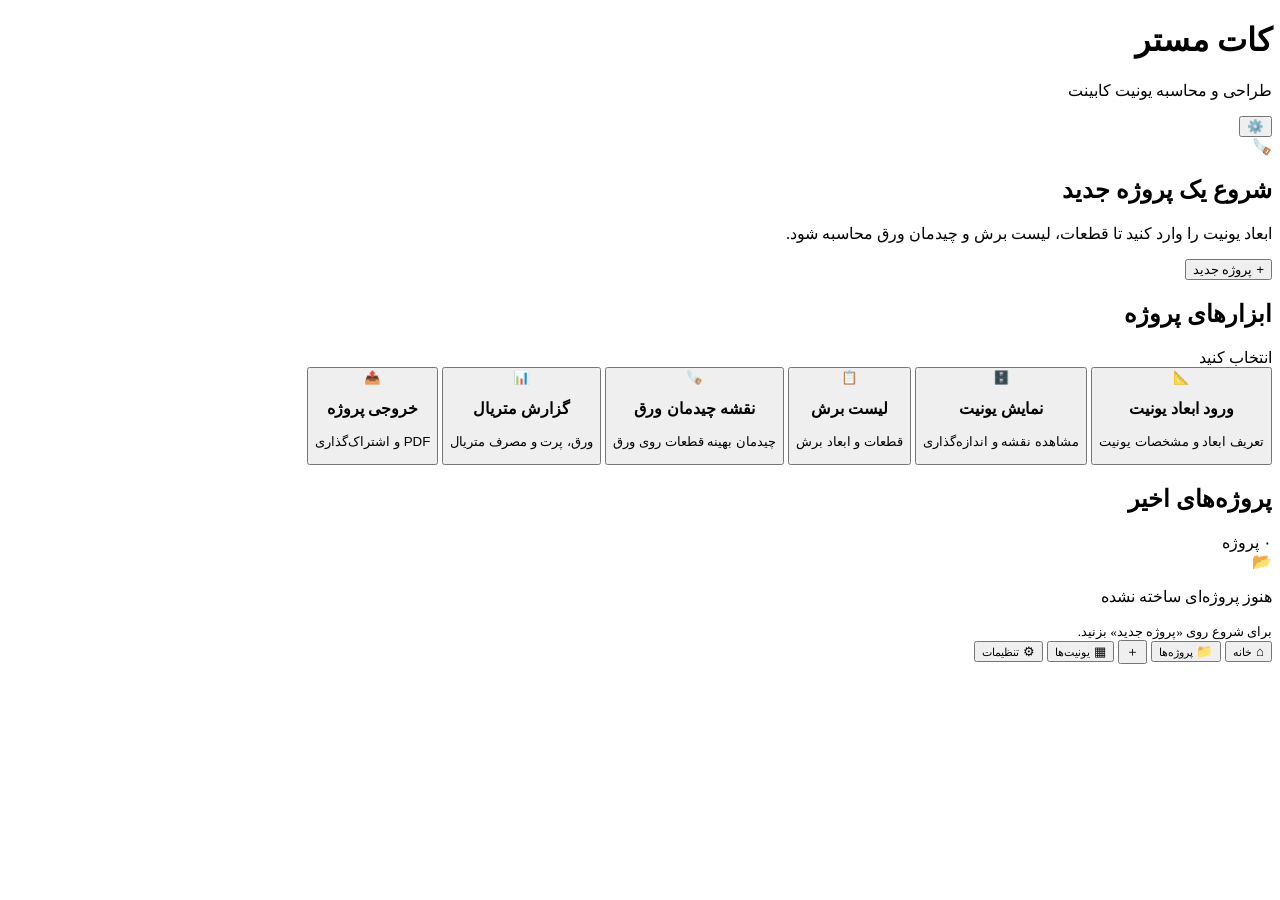
==== index.html @ 9016ac6c "Update index.html" ====
<!DOCTYPE html>
<html lang="fa" dir="rtl">
<head>
    <meta charset="UTF-8">
    <meta name="viewport" content="width=device-width, initial-scale=1.0">

    <title>کات مستر</title>

    <link rel="stylesheet" href="style.css">
</head>

<body>

    <div class="app">

        <!-- هدر -->
        <header class="header">
            <div>
                <h1>کات مستر</h1>
                <p>طراحی و محاسبه یونیت کابینت</p>
            </div>

            <button class="icon-btn" onclick="showMessage('تنظیمات به‌زودی اضافه می‌شود')">
                ⚙️
            </button>
        </header>


        <!-- محتوای اصلی -->
        <main class="main">

            <section class="welcome-card">
                <div class="welcome-icon">🪚</div>

                <div>
                    <h2>شروع یک پروژه جدید</h2>
                    <p>
                        ابعاد یونیت را وارد کنید تا قطعات،
                        لیست برش و چیدمان ورق محاسبه شود.
                    </p>
                </div>

                <button class="primary-btn" onclick="newProject()">
                    + پروژه جدید
                </button>
            </section>


            <!-- بخش‌های برنامه -->
            <section class="section-title">
                <h2>ابزارهای پروژه</h2>
                <span>انتخاب کنید</span>
            </section>


            <div class="menu-grid">

                <button class="menu-card" onclick="openPage('unit')">
                    <div class="menu-icon">📐</div>
                    <h3>ورود ابعاد یونیت</h3>
                    <p>تعریف ابعاد و مشخصات یونیت</p>
                </button>


                <button class="menu-card" onclick="openPage('view')">
                    <div class="menu-icon">🗄️</div>
                    <h3>نمایش یونیت</h3>
                    <p>مشاهده نقشه و اندازه‌گذاری</p>
                </button>


                <button class="menu-card" onclick="openPage('cutlist')">
                    <div class="menu-icon">📋</div>
                    <h3>لیست برش</h3>
                    <p>قطعات و ابعاد برش</p>
                </button>


                <button class="menu-card" onclick="openPage('layout')">
                    <div class="menu-icon">🪚</div>
                    <h3>نقشه چیدمان ورق</h3>
                    <p>چیدمان بهینه قطعات روی ورق</p>
                </button>


                <button class="menu-card" onclick="openPage('material')">
                    <div class="menu-icon">📊</div>
                    <h3>گزارش متریال</h3>
                    <p>ورق، پرت و مصرف متریال</p>
                </button>


                <button class="menu-card" onclick="openPage('export')">
                    <div class="menu-icon">📤</div>
                    <h3>خروجی پروژه</h3>
                    <p>PDF و اشتراک‌گذاری</p>
                </button>

            </div>


            <!-- پروژه‌های اخیر -->
            <section class="recent-section">

                <div class="section-title">
                    <h2>پروژه‌های اخیر</h2>
                    <span>۰ پروژه</span>
                </div>

                <div class="empty-projects">
                    <div>📂</div>
                    <p>هنوز پروژه‌ای ساخته نشده</p>
                    <small>
                        برای شروع روی «پروژه جدید» بزنید.
                    </small>
                </div>

            </section>

        </main>


        <!-- منوی پایین -->
        <nav class="bottom-nav">

            <button class="nav-item active" onclick="goHome()">
                <span>⌂</span>
                <small>خانه</small>
            </button>

            <button class="nav-item" onclick="openPage('projects')">
                <span>📁</span>
                <small>پروژه‌ها</small>
            </button>

            <button class="nav-item new-btn" onclick="newProject()">
                <span>＋</span>
            </button>

            <button class="nav-item" onclick="openPage('units')">
                <span>▦</span>
                <small>یونیت‌ها</small>
            </button>

            <button class="nav-item" onclick="openPage('settings')">
                <span>⚙</span>
                <small>تنظیمات</small>
            </button>

        </nav>

    </div>


    <script src="app.js"></script>

</body>
</html>
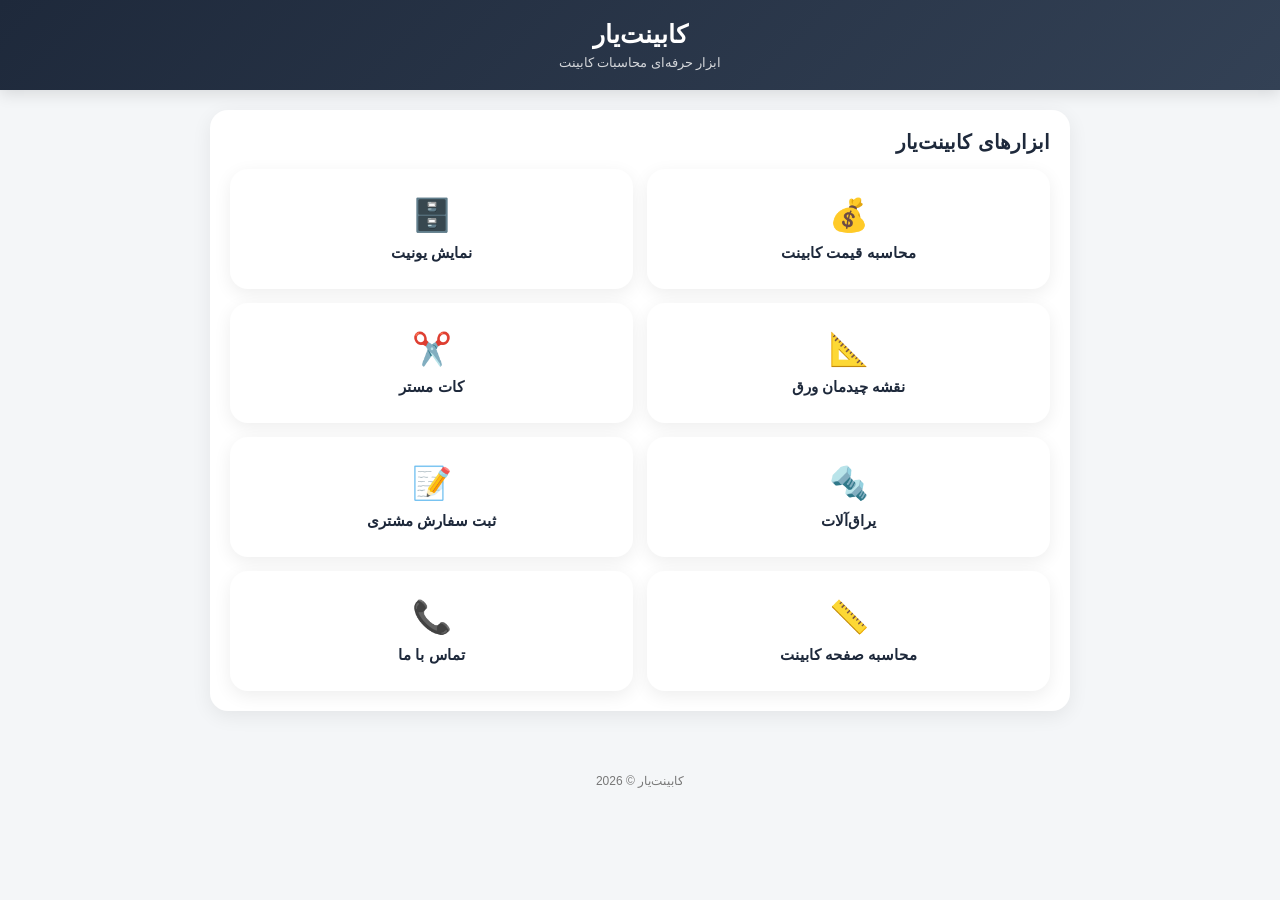
==== commit d1555cdd: "Update index.html for کابینت‌یار branding" ====
--- a/index.html
+++ b/index.html
@@ -2,157 +2,142 @@
 <html lang="fa" dir="rtl">
 <head>
     <meta charset="UTF-8">
-    <meta name="viewport" content="width=device-width, initial-scale=1.0">
 
-    <title>کات مستر</title>
+    <meta name="viewport"
+          content="width=device-width, initial-scale=1.0">
+
+    <meta name="theme-color" content="#1e293b">
+
+    <title>کابینت‌یار</title>
 
     <link rel="stylesheet" href="style.css">
 </head>
 
 <body>
 
-    <div class="app">
-
-        <!-- هدر -->
-        <header class="header">
-            <div>
-                <h1>کات مستر</h1>
-                <p>طراحی و محاسبه یونیت کابینت</p>
-            </div>
-
-            <button class="icon-btn" onclick="showMessage('تنظیمات به‌زودی اضافه می‌شود')">
-                ⚙️
-            </button>
-        </header>
+    <!-- هدر -->
+    <header class="header">
+        <h1>کابینت‌یار</h1>
+        <p>ابزار حرفه‌ای محاسبات کابینت</p>
+    </header>
 
 
-        <!-- محتوای اصلی -->
-        <main class="main">
+    <!-- محتوای اصلی -->
+    <main class="container">
 
-            <section class="welcome-card">
-                <div class="welcome-icon">🪚</div>
+        <section class="card">
 
-                <div>
-                    <h2>شروع یک پروژه جدید</h2>
-                    <p>
-                        ابعاد یونیت را وارد کنید تا قطعات،
-                        لیست برش و چیدمان ورق محاسبه شود.
-                    </p>
-                </div>
+            <h2>ابزارهای کابینت‌یار</h2>
 
-                <button class="primary-btn" onclick="newProject()">
-                    + پروژه جدید
-                </button>
-            </section>
+            <div class="menu">
 
-
-            <!-- بخش‌های برنامه -->
-            <section class="section-title">
-                <h2>ابزارهای پروژه</h2>
-                <span>انتخاب کنید</span>
-            </section>
-
-
-            <div class="menu-grid">
-
-                <button class="menu-card" onclick="openPage('unit')">
-                    <div class="menu-icon">📐</div>
-                    <h3>ورود ابعاد یونیت</h3>
-                    <p>تعریف ابعاد و مشخصات یونیت</p>
+                <!-- محاسبه قیمت کابینت -->
+                <button onclick="openPage('price')">
+                    <span class="menu-icon">💰</span>
+                    محاسبه قیمت کابینت
                 </button>
 
 
-                <button class="menu-card" onclick="openPage('view')">
-                    <div class="menu-icon">🗄️</div>
-                    <h3>نمایش یونیت</h3>
-                    <p>مشاهده نقشه و اندازه‌گذاری</p>
+                <!-- نمایش یونیت -->
+                <button onclick="openPage('units')">
+                    <span class="menu-icon">🗄️</span>
+                    نمایش یونیت
                 </button>
 
 
-                <button class="menu-card" onclick="openPage('cutlist')">
-                    <div class="menu-icon">📋</div>
-                    <h3>لیست برش</h3>
-                    <p>قطعات و ابعاد برش</p>
+                <!-- نقشه چیدمان ورق -->
+                <button onclick="openPage('cutting')">
+                    <span class="menu-icon">📐</span>
+                    نقشه چیدمان ورق
                 </button>
 
 
-                <button class="menu-card" onclick="openPage('layout')">
-                    <div class="menu-icon">🪚</div>
-                    <h3>نقشه چیدمان ورق</h3>
-                    <p>چیدمان بهینه قطعات روی ورق</p>
+                <!-- کات مستر -->
+                <button onclick="openPage('cutmaster')">
+                    <span class="menu-icon">✂️</span>
+                    کات مستر
                 </button>
 
 
-                <button class="menu-card" onclick="openPage('material')">
-                    <div class="menu-icon">📊</div>
-                    <h3>گزارش متریال</h3>
-                    <p>ورق، پرت و مصرف متریال</p>
+                <!-- یراق آلات -->
+                <button onclick="openPage('hardware')">
+                    <span class="menu-icon">🔩</span>
+                    یراق‌آلات
                 </button>
 
 
-                <button class="menu-card" onclick="openPage('export')">
-                    <div class="menu-icon">📤</div>
-                    <h3>خروجی پروژه</h3>
-                    <p>PDF و اشتراک‌گذاری</p>
+                <!-- ثبت سفارش -->
+                <button onclick="openPage('orders')">
+                    <span class="menu-icon">📝</span>
+                    ثبت سفارش مشتری
+                </button>
+
+
+                <!-- محاسبه صفحه کابینت -->
+                <button onclick="openPage('countertop')">
+                    <span class="menu-icon">📏</span>
+                    محاسبه صفحه کابینت
+                </button>
+
+
+                <!-- تماس -->
+                <button onclick="openPage('contact')">
+                    <span class="menu-icon">📞</span>
+                    تماس با ما
                 </button>
 
             </div>
 
+        </section>
 
-            <!-- پروژه‌های اخیر -->
-            <section class="recent-section">
-
-                <div class="section-title">
-                    <h2>پروژه‌های اخیر</h2>
-                    <span>۰ پروژه</span>
-                </div>
-
-                <div class="empty-projects">
-                    <div>📂</div>
-                    <p>هنوز پروژه‌ای ساخته نشده</p>
-                    <small>
-                        برای شروع روی «پروژه جدید» بزنید.
-                    </small>
-                </div>
-
-            </section>
-
-        </main>
+    </main>
 
 
-        <!-- منوی پایین -->
-        <nav class="bottom-nav">
-
-            <button class="nav-item active" onclick="goHome()">
-                <span>⌂</span>
-                <small>خانه</small>
-            </button>
-
-            <button class="nav-item" onclick="openPage('projects')">
-                <span>📁</span>
-                <small>پروژه‌ها</small>
-            </button>
-
-            <button class="nav-item new-btn" onclick="newProject()">
-                <span>＋</span>
-            </button>
-
-            <button class="nav-item" onclick="openPage('units')">
-                <span>▦</span>
-                <small>یونیت‌ها</small>
-            </button>
-
-            <button class="nav-item" onclick="openPage('settings')">
-                <span>⚙</span>
-                <small>تنظیمات</small>
-            </button>
-
-        </nav>
-
-    </div>
+    <!-- فوتر -->
+    <footer class="footer">
+        کابینت‌یار © 2026
+    </footer>
 
 
-    <script src="app.js"></script>
+    <script>
+
+        function openPage(page) {
+
+            if (page === "price") {
+                alert("بخش محاسبه قیمت کابینت");
+            }
+
+            else if (page === "units") {
+                alert("بخش نمایش یونیت");
+            }
+
+            else if (page === "cutting") {
+                alert("بخش نقشه چیدمان ورق");
+            }
+
+            else if (page === "cutmaster") {
+                alert("بخش کات مستر");
+            }
+
+            else if (page === "hardware") {
+                alert("بخش یراق‌آلات");
+            }
+
+            else if (page === "orders") {
+                alert("بخش ثبت سفارش مشتری");
+            }
+
+            else if (page === "countertop") {
+                alert("بخش محاسبه صفحه کابینت");
+            }
+
+            else if (page === "contact") {
+                alert("بخش تماس با ما");
+            }
+
+        }
+
+    </script>
 
 </body>
 </html>
--- a/style.css
+++ b/style.css
@@ -0,0 +1,234 @@
+* {
+    box-sizing: border-box;
+    margin: 0;
+    padding: 0;
+}
+
+body {
+    font-family: Tahoma, Arial, sans-serif;
+    direction: rtl;
+    background: #f4f6f8;
+    color: #222;
+    min-height: 100vh;
+}
+
+/* هدر */
+.header {
+    background: linear-gradient(135deg, #1e293b, #334155);
+    color: white;
+    padding: 20px;
+    text-align: center;
+    box-shadow: 0 4px 15px rgba(0, 0, 0, 0.12);
+}
+
+.header h1 {
+    font-size: 25px;
+    margin-bottom: 6px;
+}
+
+.header p {
+    font-size: 13px;
+    opacity: 0.8;
+}
+
+/* محتوای اصلی */
+.container {
+    width: 100%;
+    max-width: 900px;
+    margin: 0 auto;
+    padding: 20px;
+}
+
+/* کارت‌ها */
+.card {
+    background: white;
+    border-radius: 18px;
+    padding: 20px;
+    margin-bottom: 18px;
+    box-shadow: 0 5px 20px rgba(0, 0, 0, 0.07);
+}
+
+.card h2 {
+    font-size: 20px;
+    margin-bottom: 15px;
+    color: #1e293b;
+}
+
+/* منوی اصلی */
+.menu {
+    display: grid;
+    grid-template-columns: repeat(2, 1fr);
+    gap: 14px;
+}
+
+.menu button {
+    border: none;
+    background: white;
+    border-radius: 18px;
+    padding: 22px 12px;
+    min-height: 120px;
+    cursor: pointer;
+    font-family: inherit;
+    font-size: 15px;
+    font-weight: bold;
+    color: #1e293b;
+    box-shadow: 0 5px 18px rgba(0, 0, 0, 0.07);
+    transition: 0.2s;
+}
+
+.menu button:hover {
+    transform: translateY(-3px);
+    box-shadow: 0 8px 25px rgba(0, 0, 0, 0.12);
+}
+
+.menu button:active {
+    transform: scale(0.97);
+}
+
+.menu-icon {
+    display: block;
+    font-size: 32px;
+    margin-bottom: 10px;
+}
+
+/* فرم‌ها */
+.form-group {
+    margin-bottom: 15px;
+}
+
+.form-group label {
+    display: block;
+    margin-bottom: 7px;
+    font-size: 14px;
+    font-weight: bold;
+}
+
+input,
+select,
+textarea {
+    width: 100%;
+    padding: 13px;
+    border: 1px solid #d7dce2;
+    border-radius: 12px;
+    background: #f9fafb;
+    font-family: inherit;
+    font-size: 14px;
+    outline: none;
+    transition: 0.2s;
+}
+
+input:focus,
+select:focus,
+textarea:focus {
+    border-color: #334155;
+    background: white;
+}
+
+/* دکمه‌ها */
+.btn {
+    width: 100%;
+    border: none;
+    border-radius: 12px;
+    padding: 14px;
+    font-family: inherit;
+    font-size: 15px;
+    font-weight: bold;
+    cursor: pointer;
+    background: #1e293b;
+    color: white;
+    transition: 0.2s;
+}
+
+.btn:hover {
+    background: #334155;
+}
+
+.btn:active {
+    transform: scale(0.98);
+}
+
+/* دکمه بازگشت */
+.back-btn {
+    border: none;
+    background: transparent;
+    color: #334155;
+    font-family: inherit;
+    font-size: 14px;
+    font-weight: bold;
+    cursor: pointer;
+    margin-bottom: 15px;
+}
+
+/* جدول */
+.table-container {
+    width: 100%;
+    overflow-x: auto;
+}
+
+table {
+    width: 100%;
+    border-collapse: collapse;
+    background: white;
+}
+
+th,
+td {
+    padding: 11px;
+    text-align: center;
+    border-bottom: 1px solid #eee;
+    font-size: 13px;
+}
+
+th {
+    background: #1e293b;
+    color: white;
+}
+
+/* پیام نتیجه */
+.result {
+    margin-top: 15px;
+    padding: 15px;
+    border-radius: 12px;
+    background: #eef2ff;
+    font-size: 15px;
+    line-height: 2;
+}
+
+/* فوتر */
+.footer {
+    text-align: center;
+    padding: 25px 15px;
+    color: #777;
+    font-size: 12px;
+}
+
+/* موبایل */
+@media (max-width: 500px) {
+
+    .container {
+        padding: 14px;
+    }
+
+    .header h1 {
+        font-size: 22px;
+    }
+
+    .menu {
+        grid-template-columns: repeat(2, 1fr);
+        gap: 10px;
+    }
+
+    .menu button {
+        min-height: 105px;
+        padding: 15px 8px;
+        font-size: 13px;
+    }
+
+    .menu-icon {
+        font-size: 27px;
+    }
+
+    .card {
+        padding: 16px;
+    }
+}
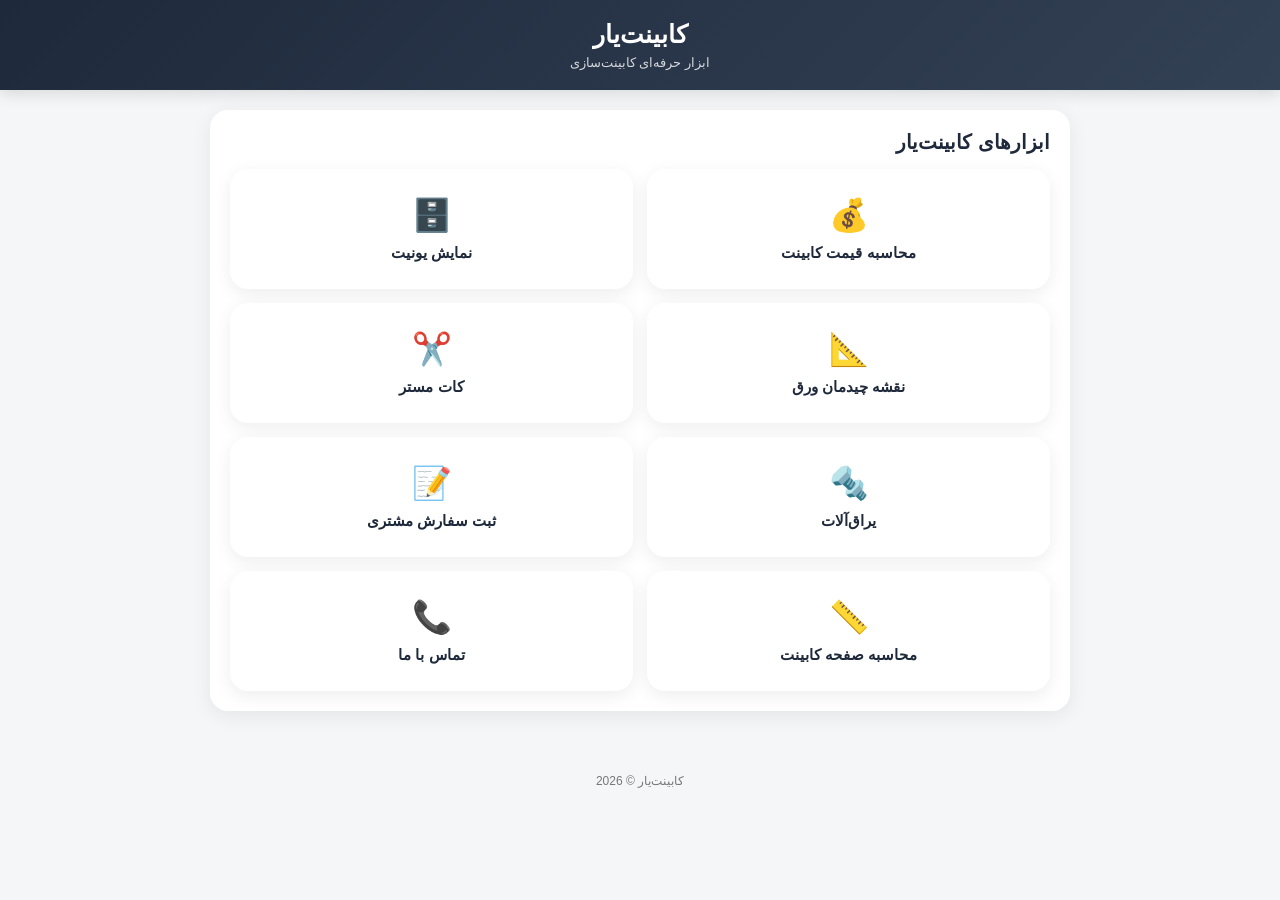
==== commit 675a5976: "Update index.html" ====
--- a/index.html
+++ b/index.html
@@ -1,5 +1,6 @@
 <!DOCTYPE html>
 <html lang="fa" dir="rtl">
+
 <head>
     <meta charset="UTF-8">
 
@@ -18,7 +19,7 @@
     <!-- هدر -->
     <header class="header">
         <h1>کابینت‌یار</h1>
-        <p>ابزار حرفه‌ای محاسبات کابینت</p>
+        <p>ابزار حرفه‌ای کابینت‌سازی</p>
     </header>
 
 
@@ -32,56 +33,56 @@
             <div class="menu">
 
                 <!-- محاسبه قیمت کابینت -->
-                <button onclick="openPage('price')">
+                <button onclick="window.location.href='price.html'">
                     <span class="menu-icon">💰</span>
                     محاسبه قیمت کابینت
                 </button>
 
 
                 <!-- نمایش یونیت -->
-                <button onclick="openPage('units')">
+                <button onclick="window.location.href='units.html'">
                     <span class="menu-icon">🗄️</span>
                     نمایش یونیت
                 </button>
 
 
                 <!-- نقشه چیدمان ورق -->
-                <button onclick="openPage('cutting')">
+                <button onclick="window.location.href='cutting.html'">
                     <span class="menu-icon">📐</span>
                     نقشه چیدمان ورق
                 </button>
 
 
                 <!-- کات مستر -->
-                <button onclick="openPage('cutmaster')">
+                <button onclick="window.location.href='cutmaster.html'">
                     <span class="menu-icon">✂️</span>
                     کات مستر
                 </button>
 
 
                 <!-- یراق آلات -->
-                <button onclick="openPage('hardware')">
+                <button onclick="window.location.href='hardware.html'">
                     <span class="menu-icon">🔩</span>
                     یراق‌آلات
                 </button>
 
 
                 <!-- ثبت سفارش -->
-                <button onclick="openPage('orders')">
+                <button onclick="window.location.href='orders.html'">
                     <span class="menu-icon">📝</span>
                     ثبت سفارش مشتری
                 </button>
 
 
                 <!-- محاسبه صفحه کابینت -->
-                <button onclick="openPage('countertop')">
+                <button onclick="window.location.href='countertop.html'">
                     <span class="menu-icon">📏</span>
                     محاسبه صفحه کابینت
                 </button>
 
 
                 <!-- تماس -->
-                <button onclick="openPage('contact')">
+                <button onclick="window.location.href='contact.html'">
                     <span class="menu-icon">📞</span>
                     تماس با ما
                 </button>
@@ -98,46 +99,6 @@
         کابینت‌یار © 2026
     </footer>
 
+</body>
 
-    <script>
-
-        function openPage(page) {
-
-            if (page === "price") {
-                alert("بخش محاسبه قیمت کابینت");
-            }
-
-            else if (page === "units") {
-                alert("بخش نمایش یونیت");
-            }
-
-            else if (page === "cutting") {
-                alert("بخش نقشه چیدمان ورق");
-            }
-
-            else if (page === "cutmaster") {
-                alert("بخش کات مستر");
-            }
-
-            else if (page === "hardware") {
-                alert("بخش یراق‌آلات");
-            }
-
-            else if (page === "orders") {
-                alert("بخش ثبت سفارش مشتری");
-            }
-
-            else if (page === "countertop") {
-                alert("بخش محاسبه صفحه کابینت");
-            }
-
-            else if (page === "contact") {
-                alert("بخش تماس با ما");
-            }
-
-        }
-
-    </script>
-
-</body>
 </html>
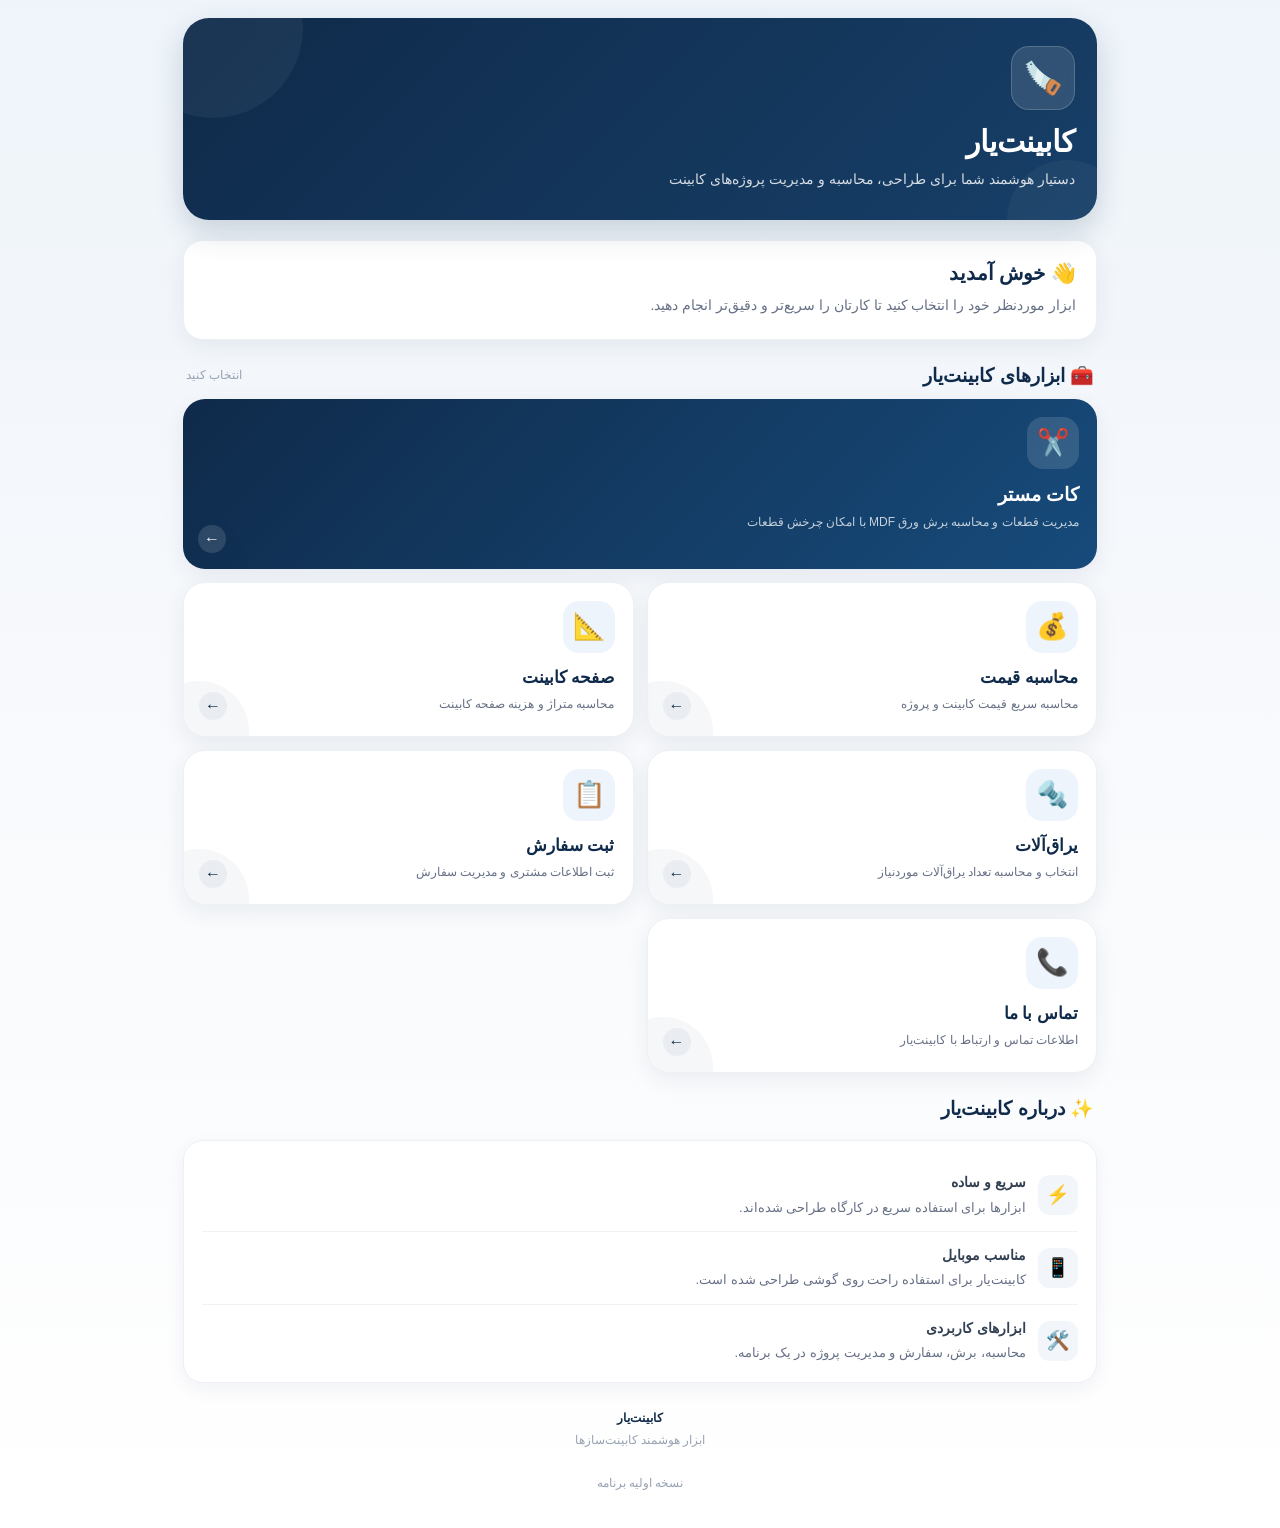
==== commit bb73ac4b: "Update index.html" ====
--- a/index.html
+++ b/index.html
@@ -4,101 +4,942 @@
 <head>
     <meta charset="UTF-8">
 
-    <meta name="viewport"
-          content="width=device-width, initial-scale=1.0">
-
-    <meta name="theme-color" content="#1e293b">
+    <meta
+        name="viewport"
+        content="width=device-width, initial-scale=1.0"
+    >
+
+    <meta name="theme-color" content="#0f2a4a">
 
     <title>کابینت‌یار</title>
 
-    <link rel="stylesheet" href="style.css">
+    <style>
+
+        * {
+            box-sizing: border-box;
+            -webkit-tap-highlight-color: transparent;
+        }
+
+        body {
+            margin: 0;
+            font-family:
+                Tahoma,
+                Arial,
+                sans-serif;
+
+            background:
+                linear-gradient(
+                    180deg,
+                    #eef4fa 0%,
+                    #f7f9fc 45%,
+                    #ffffff 100%
+                );
+
+            color: #1f2937;
+            min-height: 100vh;
+        }
+
+        .container {
+            width: 100%;
+            max-width: 950px;
+            margin: auto;
+            padding: 18px;
+        }
+
+        /* =========================
+           HEADER
+        ========================= */
+
+        .header {
+            position: relative;
+
+            background:
+                linear-gradient(
+                    135deg,
+                    #0f2a4a,
+                    #173f68
+                );
+
+            color: white;
+
+            padding: 28px 22px;
+
+            border-radius: 26px;
+
+            margin-bottom: 20px;
+
+            overflow: hidden;
+
+            box-shadow:
+                0 12px 30px
+                rgba(15, 42, 74, 0.18);
+        }
+
+        .header::before {
+            content: "";
+
+            position: absolute;
+
+            width: 180px;
+            height: 180px;
+
+            border-radius: 50%;
+
+            background:
+                rgba(255,255,255,0.05);
+
+            top: -80px;
+            left: -60px;
+        }
+
+        .header::after {
+            content: "";
+
+            position: absolute;
+
+            width: 120px;
+            height: 120px;
+
+            border-radius: 50%;
+
+            background:
+                rgba(255,255,255,0.04);
+
+            bottom: -60px;
+            right: -30px;
+        }
+
+        .header-content {
+            position: relative;
+            z-index: 2;
+        }
+
+        .logo {
+            width: 64px;
+            height: 64px;
+
+            display: flex;
+            align-items: center;
+            justify-content: center;
+
+            background:
+                rgba(255,255,255,0.12);
+
+            border:
+                1px solid
+                rgba(255,255,255,0.18);
+
+            border-radius: 18px;
+
+            font-size: 32px;
+
+            margin-bottom: 14px;
+
+            backdrop-filter: blur(10px);
+        }
+
+        .header h1 {
+            margin: 0 0 8px;
+
+            font-size: 30px;
+
+            font-weight: 800;
+        }
+
+        .header p {
+            margin: 0;
+
+            font-size: 14px;
+
+            line-height: 1.8;
+
+            color:
+                rgba(255,255,255,0.82);
+        }
+
+        /* =========================
+           WELCOME
+        ========================= */
+
+        .welcome {
+            background: white;
+
+            border-radius: 20px;
+
+            padding: 20px;
+
+            margin-bottom: 20px;
+
+            box-shadow:
+                0 6px 22px
+                rgba(15, 42, 74, 0.07);
+
+            border:
+                1px solid
+                #edf1f5;
+        }
+
+        .welcome-title {
+            font-size: 20px;
+
+            font-weight: bold;
+
+            color: #0f2a4a;
+
+            margin-bottom: 7px;
+        }
+
+        .welcome-text {
+            color: #667085;
+
+            font-size: 14px;
+
+            line-height: 1.9;
+
+            margin: 0;
+        }
+
+        /* =========================
+           SECTION TITLE
+        ========================= */
+
+        .section-title {
+            display: flex;
+
+            align-items: center;
+
+            justify-content: space-between;
+
+            margin: 24px 3px 12px;
+        }
+
+        .section-title h2 {
+            margin: 0;
+
+            color: #0f2a4a;
+
+            font-size: 19px;
+        }
+
+        .section-title span {
+            font-size: 12px;
+
+            color: #98a2b3;
+        }
+
+        /* =========================
+           TOOLS GRID
+        ========================= */
+
+        .tools-grid {
+            display: grid;
+
+            grid-template-columns:
+                repeat(2, 1fr);
+
+            gap: 13px;
+        }
+
+        .tool-card {
+            position: relative;
+
+            display: flex;
+
+            flex-direction: column;
+
+            justify-content: space-between;
+
+            min-height: 155px;
+
+            padding: 18px;
+
+            background: white;
+
+            border-radius: 22px;
+
+            border:
+                1px solid
+                #edf1f5;
+
+            text-decoration: none;
+
+            color: inherit;
+
+            overflow: hidden;
+
+            box-shadow:
+                0 7px 22px
+                rgba(15, 42, 74, 0.07);
+
+            transition:
+                transform 0.18s ease,
+                box-shadow 0.18s ease;
+        }
+
+        .tool-card:active {
+            transform: scale(0.97);
+
+            box-shadow:
+                0 3px 12px
+                rgba(15, 42, 74, 0.08);
+        }
+
+        .tool-card::after {
+            content: "";
+
+            position: absolute;
+
+            width: 100px;
+            height: 100px;
+
+            border-radius: 50%;
+
+            background:
+                rgba(15,42,74,0.035);
+
+            left: -35px;
+            bottom: -45px;
+        }
+
+        .tool-icon {
+            width: 52px;
+            height: 52px;
+
+            display: flex;
+
+            align-items: center;
+            justify-content: center;
+
+            border-radius: 16px;
+
+            background:
+                #edf4fb;
+
+            font-size: 26px;
+
+            margin-bottom: 14px;
+        }
+
+        .tool-name {
+            font-size: 17px;
+
+            font-weight: bold;
+
+            color: #0f2a4a;
+
+            margin-bottom: 6px;
+        }
+
+        .tool-description {
+            font-size: 12px;
+
+            line-height: 1.7;
+
+            color: #667085;
+        }
+
+        .arrow {
+            position: absolute;
+
+            left: 15px;
+            bottom: 16px;
+
+            width: 28px;
+            height: 28px;
+
+            border-radius: 50%;
+
+            display: flex;
+
+            align-items: center;
+            justify-content: center;
+
+            background:
+                #f2f5f8;
+
+            color: #0f2a4a;
+
+            font-size: 16px;
+        }
+
+        /* =========================
+           FEATURED CARD
+        ========================= */
+
+        .featured {
+            grid-column: span 2;
+
+            min-height: 170px;
+
+            background:
+                linear-gradient(
+                    135deg,
+                    #0f2a4a,
+                    #174b7b
+                );
+
+            color: white;
+
+            border: none;
+        }
+
+        .featured .tool-icon {
+            background:
+                rgba(255,255,255,0.13);
+
+            color: white;
+        }
+
+        .featured .tool-name {
+            color: white;
+
+            font-size: 19px;
+        }
+
+        .featured .tool-description {
+            color:
+                rgba(255,255,255,0.75);
+        }
+
+        .featured .arrow {
+            background:
+                rgba(255,255,255,0.13);
+
+            color: white;
+        }
+
+        /* =========================
+           QUICK INFO
+        ========================= */
+
+        .info-card {
+            margin-top: 20px;
+
+            background: white;
+
+            border-radius: 20px;
+
+            padding: 18px;
+
+            border:
+                1px solid
+                #edf1f5;
+
+            box-shadow:
+                0 6px 20px
+                rgba(15,42,74,0.06);
+        }
+
+        .info-row {
+            display: flex;
+
+            align-items: center;
+
+            gap: 12px;
+
+            padding: 12px 0;
+
+            border-bottom:
+                1px solid
+                #f0f2f5;
+        }
+
+        .info-row:last-child {
+            border-bottom: none;
+
+            padding-bottom: 0;
+        }
+
+        .info-icon {
+            width: 40px;
+            height: 40px;
+
+            flex-shrink: 0;
+
+            display: flex;
+
+            align-items: center;
+            justify-content: center;
+
+            border-radius: 12px;
+
+            background:
+                #f2f6fa;
+
+            font-size: 19px;
+        }
+
+        .info-text {
+            font-size: 13px;
+
+            color: #667085;
+
+            line-height: 1.7;
+        }
+
+        .info-text strong {
+            display: block;
+
+            color: #344054;
+
+            font-size: 14px;
+
+            margin-bottom: 2px;
+        }
+
+        /* =========================
+           FOOTER
+        ========================= */
+
+        .footer {
+            text-align: center;
+
+            padding: 25px 10px 15px;
+
+            color: #98a2b3;
+
+            font-size: 12px;
+
+            line-height: 1.8;
+        }
+
+        .footer strong {
+            color: #0f2a4a;
+        }
+
+        /* =========================
+           MOBILE
+        ========================= */
+
+        @media (max-width: 600px) {
+
+            .container {
+                padding: 12px;
+            }
+
+            .header {
+                padding: 24px 18px;
+
+                border-radius: 22px;
+            }
+
+            .header h1 {
+                font-size: 26px;
+            }
+
+            .logo {
+                width: 58px;
+                height: 58px;
+
+                font-size: 28px;
+            }
+
+            .tools-grid {
+                grid-template-columns: 1fr 1fr;
+
+                gap: 10px;
+            }
+
+            .tool-card {
+                min-height: 150px;
+
+                padding: 15px;
+
+                border-radius: 19px;
+            }
+
+            .featured {
+                grid-column: span 2;
+            }
+
+            .tool-icon {
+                width: 48px;
+                height: 48px;
+
+                font-size: 23px;
+            }
+
+            .tool-name {
+                font-size: 15px;
+            }
+
+            .tool-description {
+                font-size: 11px;
+            }
+
+            .arrow {
+                width: 25px;
+                height: 25px;
+
+                left: 12px;
+                bottom: 12px;
+            }
+        }
+
+        @media (max-width: 370px) {
+
+            .tools-grid {
+                grid-template-columns: 1fr;
+            }
+
+            .featured {
+                grid-column: span 1;
+            }
+        }
+
+    </style>
 </head>
 
 <body>
 
-    <!-- هدر -->
+<div class="container">
+
+    <!-- HEADER -->
+
     <header class="header">
-        <h1>کابینت‌یار</h1>
-        <p>ابزار حرفه‌ای کابینت‌سازی</p>
+
+        <div class="header-content">
+
+            <div class="logo">
+                🪚
+            </div>
+
+            <h1>
+                کابینت‌یار
+            </h1>
+
+            <p>
+                دستیار هوشمند شما برای طراحی،
+                محاسبه و مدیریت پروژه‌های کابینت
+            </p>
+
+        </div>
+
     </header>
 
 
-    <!-- محتوای اصلی -->
-    <main class="container">
-
-        <section class="card">
-
-            <h2>ابزارهای کابینت‌یار</h2>
-
-            <div class="menu">
-
-                <!-- محاسبه قیمت کابینت -->
-                <button onclick="window.location.href='price.html'">
-                    <span class="menu-icon">💰</span>
-                    محاسبه قیمت کابینت
-                </button>
-
-
-                <!-- نمایش یونیت -->
-                <button onclick="window.location.href='units.html'">
-                    <span class="menu-icon">🗄️</span>
-                    نمایش یونیت
-                </button>
-
-
-                <!-- نقشه چیدمان ورق -->
-                <button onclick="window.location.href='cutting.html'">
-                    <span class="menu-icon">📐</span>
-                    نقشه چیدمان ورق
-                </button>
-
-
-                <!-- کات مستر -->
-                <button onclick="window.location.href='cutmaster.html'">
-                    <span class="menu-icon">✂️</span>
+    <!-- WELCOME -->
+
+    <section class="welcome">
+
+        <div class="welcome-title">
+            👋 خوش آمدید
+        </div>
+
+        <p class="welcome-text">
+            ابزار موردنظر خود را انتخاب کنید
+            تا کارتان را سریع‌تر و دقیق‌تر انجام دهید.
+        </p>
+
+    </section>
+
+
+    <!-- TOOLS -->
+
+    <div class="section-title">
+
+        <h2>
+            🧰 ابزارهای کابینت‌یار
+        </h2>
+
+        <span>
+            انتخاب کنید
+        </span>
+
+    </div>
+
+
+    <div class="tools-grid">
+
+
+        <!-- CUT MASTER -->
+
+        <a
+            href="cutmaster.html"
+            class="tool-card featured"
+        >
+
+            <div>
+
+                <div class="tool-icon">
+                    ✂️
+                </div>
+
+                <div class="tool-name">
                     کات مستر
-                </button>
-
-
-                <!-- یراق آلات -->
-                <button onclick="window.location.href='hardware.html'">
-                    <span class="menu-icon">🔩</span>
+                </div>
+
+                <div class="tool-description">
+                    مدیریت قطعات و محاسبه
+                    برش ورق MDF با امکان
+                    چرخش قطعات
+                </div>
+
+            </div>
+
+            <div class="arrow">
+                ←
+            </div>
+
+        </a>
+
+
+        <!-- PRICE -->
+
+        <a
+            href="calculator.html"
+            class="tool-card"
+        >
+
+            <div>
+
+                <div class="tool-icon">
+                    💰
+                </div>
+
+                <div class="tool-name">
+                    محاسبه قیمت
+                </div>
+
+                <div class="tool-description">
+                    محاسبه سریع قیمت
+                    کابینت و پروژه
+                </div>
+
+            </div>
+
+            <div class="arrow">
+                ←
+            </div>
+
+        </a>
+
+
+        <!-- COUNTERTOP -->
+
+        <a
+            href="countertop.html"
+            class="tool-card"
+        >
+
+            <div>
+
+                <div class="tool-icon">
+                    📐
+                </div>
+
+                <div class="tool-name">
+                    صفحه کابینت
+                </div>
+
+                <div class="tool-description">
+                    محاسبه متراژ و هزینه
+                    صفحه کابینت
+                </div>
+
+            </div>
+
+            <div class="arrow">
+                ←
+            </div>
+
+        </a>
+
+
+        <!-- HARDWARE -->
+
+        <a
+            href="hardware.html"
+            class="tool-card"
+        >
+
+            <div>
+
+                <div class="tool-icon">
+                    🔩
+                </div>
+
+                <div class="tool-name">
                     یراق‌آلات
-                </button>
-
-
-                <!-- ثبت سفارش -->
-                <button onclick="window.location.href='orders.html'">
-                    <span class="menu-icon">📝</span>
-                    ثبت سفارش مشتری
-                </button>
-
-
-                <!-- محاسبه صفحه کابینت -->
-                <button onclick="window.location.href='countertop.html'">
-                    <span class="menu-icon">📏</span>
-                    محاسبه صفحه کابینت
-                </button>
-
-
-                <!-- تماس -->
-                <button onclick="window.location.href='contact.html'">
-                    <span class="menu-icon">📞</span>
+                </div>
+
+                <div class="tool-description">
+                    انتخاب و محاسبه تعداد
+                    یراق‌آلات موردنیاز
+                </div>
+
+            </div>
+
+            <div class="arrow">
+                ←
+            </div>
+
+        </a>
+
+
+        <!-- CUSTOMER ORDER -->
+
+        <a
+            href="order.html"
+            class="tool-card"
+        >
+
+            <div>
+
+                <div class="tool-icon">
+                    📋
+                </div>
+
+                <div class="tool-name">
+                    ثبت سفارش
+                </div>
+
+                <div class="tool-description">
+                    ثبت اطلاعات مشتری
+                    و مدیریت سفارش
+                </div>
+
+            </div>
+
+            <div class="arrow">
+                ←
+            </div>
+
+        </a>
+
+
+        <!-- CONTACT -->
+
+        <a
+            href="contact.html"
+            class="tool-card"
+        >
+
+            <div>
+
+                <div class="tool-icon">
+                    📞
+                </div>
+
+                <div class="tool-name">
                     تماس با ما
-                </button>
-
-            </div>
-
-        </section>
-
-    </main>
-
-
-    <!-- فوتر -->
+                </div>
+
+                <div class="tool-description">
+                    اطلاعات تماس و
+                    ارتباط با کابینت‌یار
+                </div>
+
+            </div>
+
+            <div class="arrow">
+                ←
+            </div>
+
+        </a>
+
+
+    </div>
+
+
+    <!-- INFO -->
+
+    <div class="section-title">
+
+        <h2>
+            ✨ درباره کابینت‌یار
+        </h2>
+
+    </div>
+
+
+    <div class="info-card">
+
+
+        <div class="info-row">
+
+            <div class="info-icon">
+                ⚡
+            </div>
+
+            <div class="info-text">
+
+                <strong>
+                    سریع و ساده
+                </strong>
+
+                ابزارها برای استفاده
+                سریع در کارگاه طراحی شده‌اند.
+
+            </div>
+
+        </div>
+
+
+        <div class="info-row">
+
+            <div class="info-icon">
+                📱
+            </div>
+
+            <div class="info-text">
+
+                <strong>
+                    مناسب موبایل
+                </strong>
+
+                کابینت‌یار برای استفاده
+                راحت روی گوشی طراحی شده است.
+
+            </div>
+
+        </div>
+
+
+        <div class="info-row">
+
+            <div class="info-icon">
+                🛠️
+            </div>
+
+            <div class="info-text">
+
+                <strong>
+                    ابزارهای کاربردی
+                </strong>
+
+                محاسبه، برش، سفارش و
+                مدیریت پروژه در یک برنامه.
+
+            </div>
+
+        </div>
+
+
+    </div>
+
+
+    <!-- FOOTER -->
+
     <footer class="footer">
-        کابینت‌یار © 2026
+
+        <strong>
+            کابینت‌یار
+        </strong>
+
+        <br>
+
+        ابزار هوشمند کابینت‌سازها
+
+        <br><br>
+
+        نسخه اولیه برنامه
+
     </footer>
 
+</div>
+
+
 </body>
 
 </html>
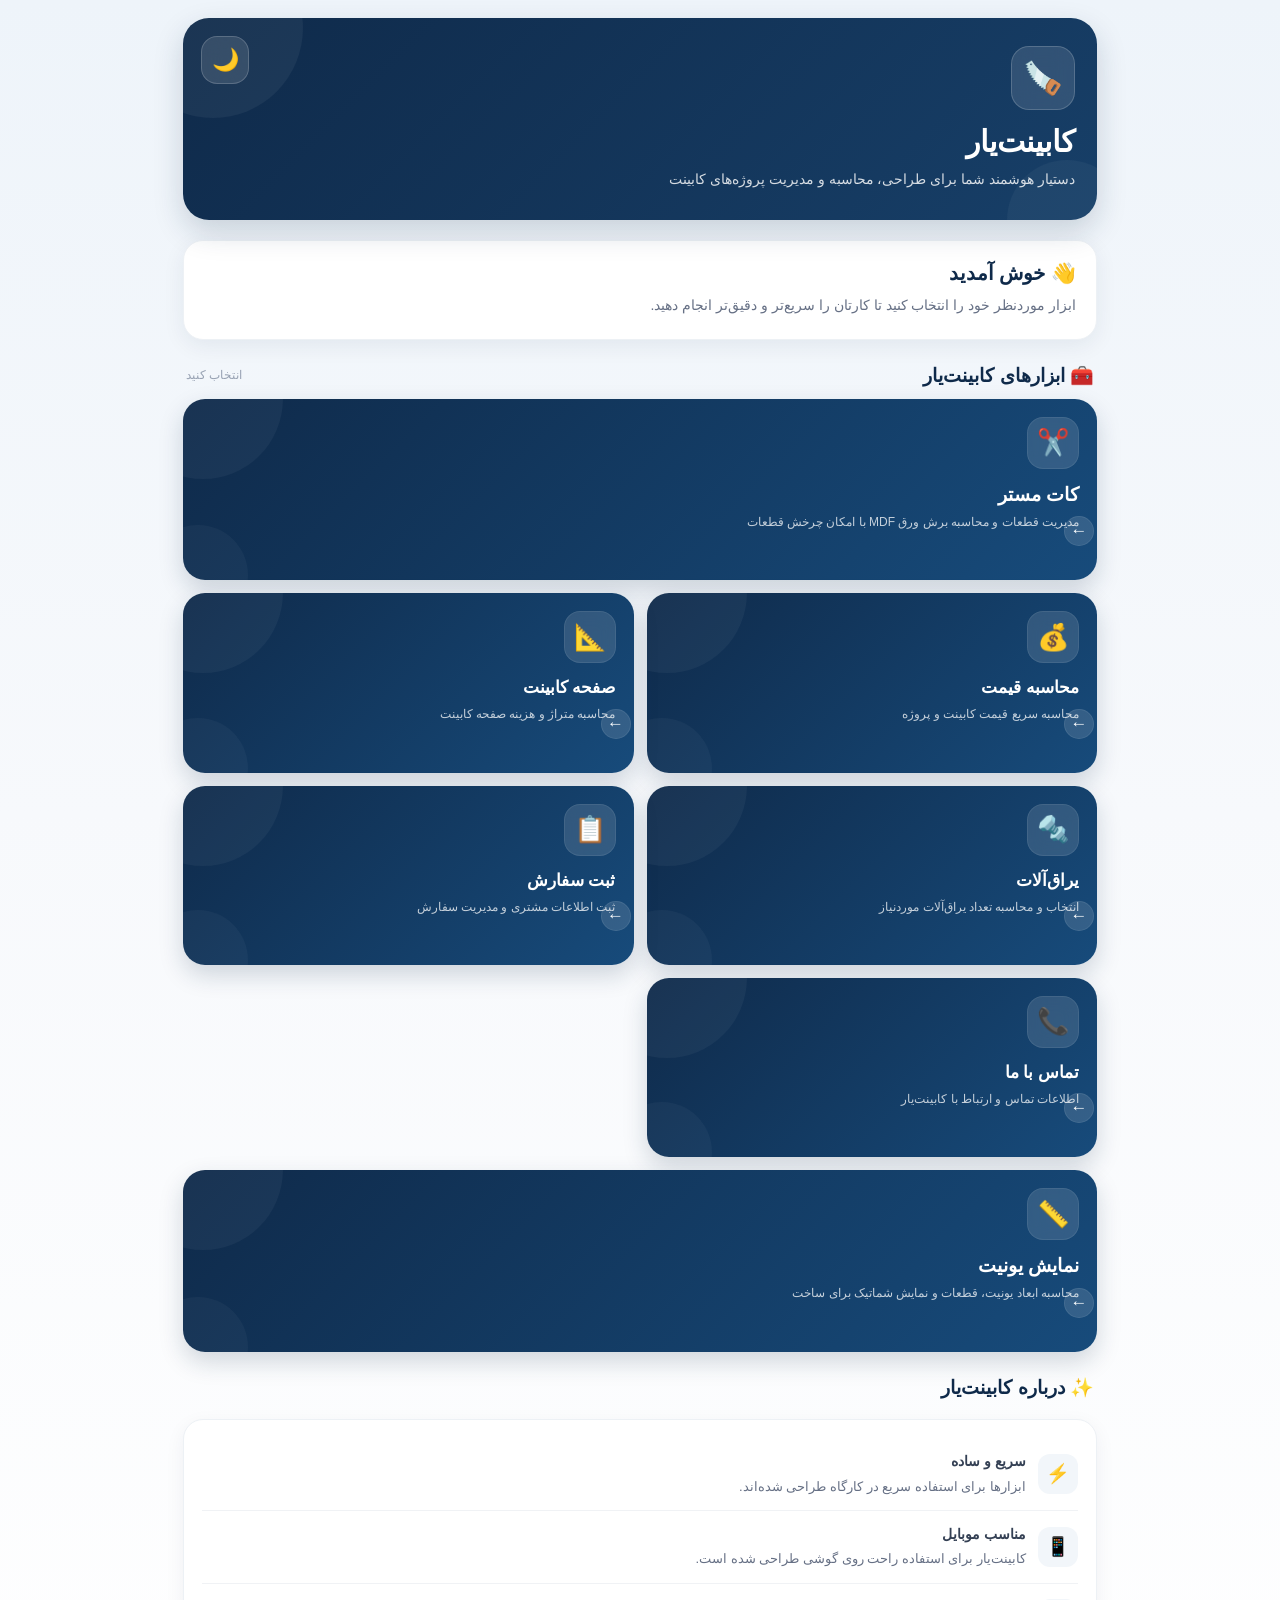
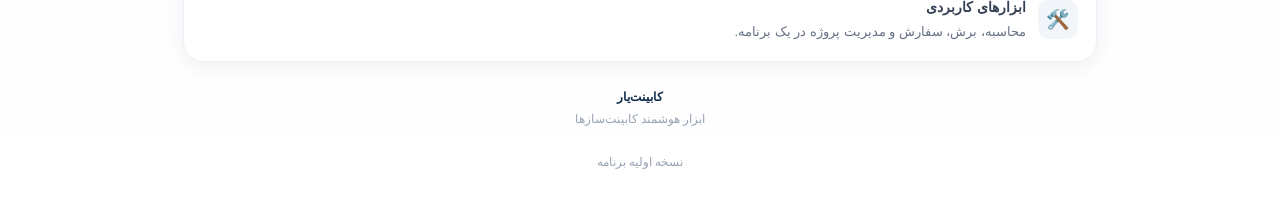
==== commit bb0a3861: "Update index.html" ====
--- a/index.html
+++ b/index.html
@@ -2,6 +2,7 @@
 <html lang="fa" dir="rtl">
 
 <head>
+
     <meta charset="UTF-8">
 
     <meta
@@ -9,9 +10,14 @@
         content="width=device-width, initial-scale=1.0"
     >
 
-    <meta name="theme-color" content="#0f2a4a">
+    <meta
+        name="theme-color"
+        content="#0f2a4a"
+        id="themeColor"
+    >
 
     <title>کابینت‌یار</title>
+
 
     <style>
 
@@ -20,8 +26,17 @@
             -webkit-tap-highlight-color: transparent;
         }
 
+
+        html {
+            transition:
+                background 0.3s ease;
+        }
+
+
         body {
+
             margin: 0;
+
             font-family:
                 Tahoma,
                 Arial,
@@ -36,21 +51,36 @@
                 );
 
             color: #1f2937;
+
             min-height: 100vh;
-        }
+
+            transition:
+                background 0.3s ease,
+                color 0.3s ease;
+
+        }
+
 
         .container {
+
             width: 100%;
+
             max-width: 950px;
+
             margin: auto;
+
             padding: 18px;
-        }
+
+        }
+
+
 
         /* =========================
            HEADER
         ========================= */
 
         .header {
+
             position: relative;
 
             background:
@@ -73,9 +103,12 @@
             box-shadow:
                 0 12px 30px
                 rgba(15, 42, 74, 0.18);
-        }
+
+        }
+
 
         .header::before {
+
             content: "";
 
             position: absolute;
@@ -90,9 +123,12 @@
 
             top: -80px;
             left: -60px;
-        }
+
+        }
+
 
         .header::after {
+
             content: "";
 
             position: absolute;
@@ -107,18 +143,26 @@
 
             bottom: -60px;
             right: -30px;
-        }
+
+        }
+
 
         .header-content {
+
             position: relative;
+
             z-index: 2;
-        }
+
+        }
+
 
         .logo {
+
             width: 64px;
             height: 64px;
 
             display: flex;
+
             align-items: center;
             justify-content: center;
 
@@ -135,18 +179,26 @@
 
             margin-bottom: 14px;
 
-            backdrop-filter: blur(10px);
-        }
+            backdrop-filter:
+                blur(10px);
+
+        }
+
 
         .header h1 {
-            margin: 0 0 8px;
+
+            margin:
+                0 0 8px;
 
             font-size: 30px;
 
             font-weight: 800;
-        }
+
+        }
+
 
         .header p {
+
             margin: 0;
 
             font-size: 14px;
@@ -155,13 +207,74 @@
 
             color:
                 rgba(255,255,255,0.82);
-        }
+
+        }
+
+
+
+        /* =========================
+           THEME BUTTON
+        ========================= */
+
+        .theme-toggle {
+
+            position: absolute;
+
+            top: 18px;
+            left: 18px;
+
+            z-index: 10;
+
+            width: 48px;
+            height: 48px;
+
+            border: none;
+
+            border-radius: 16px;
+
+            background:
+                rgba(255,255,255,0.12);
+
+            border:
+                1px solid
+                rgba(255,255,255,0.18);
+
+            color: white;
+
+            font-size: 22px;
+
+            cursor: pointer;
+
+            display: flex;
+
+            align-items: center;
+            justify-content: center;
+
+            backdrop-filter:
+                blur(10px);
+
+            transition:
+                transform 0.2s ease,
+                background 0.2s ease;
+
+        }
+
+
+        .theme-toggle:active {
+
+            transform:
+                scale(0.90);
+
+        }
+
+
 
         /* =========================
            WELCOME
         ========================= */
 
         .welcome {
+
             background: white;
 
             border-radius: 20px;
@@ -177,9 +290,17 @@
             border:
                 1px solid
                 #edf1f5;
-        }
+
+            transition:
+                background 0.3s ease,
+                border 0.3s ease,
+                box-shadow 0.3s ease;
+
+        }
+
 
         .welcome-title {
+
             font-size: 20px;
 
             font-weight: bold;
@@ -187,9 +308,12 @@
             color: #0f2a4a;
 
             margin-bottom: 7px;
-        }
+
+        }
+
 
         .welcome-text {
+
             color: #667085;
 
             font-size: 14px;
@@ -197,50 +321,68 @@
             line-height: 1.9;
 
             margin: 0;
-        }
+
+        }
+
+
 
         /* =========================
            SECTION TITLE
         ========================= */
 
         .section-title {
+
             display: flex;
 
             align-items: center;
 
             justify-content: space-between;
 
-            margin: 24px 3px 12px;
-        }
+            margin:
+                24px 3px 12px;
+
+        }
+
 
         .section-title h2 {
+
             margin: 0;
 
             color: #0f2a4a;
 
             font-size: 19px;
-        }
+
+        }
+
 
         .section-title span {
+
             font-size: 12px;
 
             color: #98a2b3;
-        }
+
+        }
+
+
 
         /* =========================
            TOOLS GRID
         ========================= */
 
         .tools-grid {
+
             display: grid;
 
             grid-template-columns:
                 repeat(2, 1fr);
 
             gap: 13px;
-        }
+
+        }
+
 
         .tool-card {
+
             position: relative;
 
             display: flex;
@@ -252,124 +394,6 @@
             min-height: 155px;
 
             padding: 18px;
-
-            background: white;
-
-            border-radius: 22px;
-
-            border:
-                1px solid
-                #edf1f5;
-
-            text-decoration: none;
-
-            color: inherit;
-
-            overflow: hidden;
-
-            box-shadow:
-                0 7px 22px
-                rgba(15, 42, 74, 0.07);
-
-            transition:
-                transform 0.18s ease,
-                box-shadow 0.18s ease;
-        }
-
-        .tool-card:active {
-            transform: scale(0.97);
-
-            box-shadow:
-                0 3px 12px
-                rgba(15, 42, 74, 0.08);
-        }
-
-        .tool-card::after {
-            content: "";
-
-            position: absolute;
-
-            width: 100px;
-            height: 100px;
-
-            border-radius: 50%;
-
-            background:
-                rgba(15,42,74,0.035);
-
-            left: -35px;
-            bottom: -45px;
-        }
-
-        .tool-icon {
-            width: 52px;
-            height: 52px;
-
-            display: flex;
-
-            align-items: center;
-            justify-content: center;
-
-            border-radius: 16px;
-
-            background:
-                #edf4fb;
-
-            font-size: 26px;
-
-            margin-bottom: 14px;
-        }
-
-        .tool-name {
-            font-size: 17px;
-
-            font-weight: bold;
-
-            color: #0f2a4a;
-
-            margin-bottom: 6px;
-        }
-
-        .tool-description {
-            font-size: 12px;
-
-            line-height: 1.7;
-
-            color: #667085;
-        }
-
-        .arrow {
-            position: absolute;
-
-            left: 15px;
-            bottom: 16px;
-
-            width: 28px;
-            height: 28px;
-
-            border-radius: 50%;
-
-            display: flex;
-
-            align-items: center;
-            justify-content: center;
-
-            background:
-                #f2f5f8;
-
-            color: #0f2a4a;
-
-            font-size: 16px;
-        }
-
-        /* =========================
-           FEATURED CARD
-        ========================= */
-
-        .featured {
-            grid-column: span 2;
-
-            min-height: 170px;
 
             background:
                 linear-gradient(
@@ -378,41 +402,218 @@
                     #174b7b
                 );
 
+            border-radius: 22px;
+
+            border: none;
+
+            text-decoration: none;
+
             color: white;
 
-            border: none;
-        }
-
-        .featured .tool-icon {
+            overflow: hidden;
+
+            box-shadow:
+                0 10px 25px
+                rgba(15, 42, 74, 0.18);
+
+            transition:
+                transform 0.18s ease,
+                box-shadow 0.18s ease;
+
+        }
+
+
+        .tool-card::before {
+
+            content: "";
+
+            position: absolute;
+
+            width: 160px;
+            height: 160px;
+
+            border-radius: 50%;
+
+            background:
+                rgba(255,255,255,0.045);
+
+            top: -80px;
+            left: -60px;
+
+        }
+
+
+        .tool-card::after {
+
+            content: "";
+
+            position: absolute;
+
+            width: 100px;
+            height: 100px;
+
+            border-radius: 50%;
+
+            background:
+                rgba(255,255,255,0.035);
+
+            left: -35px;
+            bottom: -45px;
+
+        }
+
+
+        .tool-card:active {
+
+            transform:
+                scale(0.97);
+
+            box-shadow:
+                0 5px 15px
+                rgba(15, 42, 74, 0.18);
+
+        }
+
+
+
+        /* =========================
+           FEATURED
+        ========================= */
+
+        .featured {
+
+            grid-column:
+                span 2;
+
+            min-height: 170px;
+
+        }
+
+
+
+        /* =========================
+           TOOL CONTENT
+        ========================= */
+
+        .tool-card > div {
+
+            position: relative;
+
+            z-index: 2;
+
+        }
+
+
+        .tool-icon {
+
+            width: 52px;
+            height: 52px;
+
+            display: flex;
+
+            align-items: center;
+            justify-content: center;
+
+            border-radius: 16px;
+
             background:
                 rgba(255,255,255,0.13);
 
             color: white;
-        }
+
+            font-size: 26px;
+
+            margin-bottom: 14px;
+
+            border:
+                1px solid
+                rgba(255,255,255,0.08);
+
+            backdrop-filter:
+                blur(8px);
+
+        }
+
+
+        .tool-name {
+
+            font-size: 17px;
+
+            font-weight: bold;
+
+            color: white;
+
+            margin-bottom: 6px;
+
+        }
+
 
         .featured .tool-name {
-            color: white;
 
             font-size: 19px;
-        }
-
-        .featured .tool-description {
+
+        }
+
+
+        .tool-description {
+
+            font-size: 12px;
+
+            line-height: 1.7;
+
             color:
                 rgba(255,255,255,0.75);
-        }
-
-        .featured .arrow {
+
+            max-width: 90%;
+
+        }
+
+
+
+        /* =========================
+           ARROW
+        ========================= */
+
+        .arrow {
+
+            position: absolute;
+
+            left: 15px;
+            bottom: 16px;
+
+            width: 30px;
+            height: 30px;
+
+            border-radius: 50%;
+
+            display: flex;
+
+            align-items: center;
+            justify-content: center;
+
             background:
                 rgba(255,255,255,0.13);
 
             color: white;
-        }
+
+            font-size: 17px;
+
+            z-index: 3;
+
+            border:
+                1px solid
+                rgba(255,255,255,0.08);
+
+        }
+
+
 
         /* =========================
-           QUICK INFO
+           INFO CARD
         ========================= */
 
         .info-card {
+
             margin-top: 20px;
 
             background: white;
@@ -428,9 +629,16 @@
             box-shadow:
                 0 6px 20px
                 rgba(15,42,74,0.06);
-        }
+
+            transition:
+                background 0.3s ease,
+                border 0.3s ease;
+
+        }
+
 
         .info-row {
+
             display: flex;
 
             align-items: center;
@@ -442,15 +650,21 @@
             border-bottom:
                 1px solid
                 #f0f2f5;
-        }
+
+        }
+
 
         .info-row:last-child {
+
             border-bottom: none;
 
             padding-bottom: 0;
-        }
+
+        }
+
 
         .info-icon {
+
             width: 40px;
             height: 40px;
 
@@ -467,17 +681,23 @@
                 #f2f6fa;
 
             font-size: 19px;
-        }
+
+        }
+
 
         .info-text {
+
             font-size: 13px;
 
             color: #667085;
 
             line-height: 1.7;
-        }
+
+        }
+
 
         .info-text strong {
+
             display: block;
 
             color: #344054;
@@ -485,27 +705,156 @@
             font-size: 14px;
 
             margin-bottom: 2px;
-        }
+
+        }
+
+
 
         /* =========================
            FOOTER
         ========================= */
 
         .footer {
+
             text-align: center;
 
-            padding: 25px 10px 15px;
+            padding:
+                25px 10px 15px;
 
             color: #98a2b3;
 
             font-size: 12px;
 
             line-height: 1.8;
-        }
+
+        }
+
 
         .footer strong {
+
             color: #0f2a4a;
-        }
+
+        }
+
+
+
+        /* =================================================
+           DARK MODE
+        ================================================= */
+
+        body.dark {
+
+            background:
+                linear-gradient(
+                    180deg,
+                    #07111f 0%,
+                    #0b1727 50%,
+                    #0f1d2d 100%
+                );
+
+            color: #e5e7eb;
+
+        }
+
+
+        body.dark .welcome {
+
+            background:
+                #142235;
+
+            border-color:
+                #20344b;
+
+            box-shadow:
+                0 8px 25px
+                rgba(0,0,0,0.20);
+
+        }
+
+
+        body.dark .welcome-title {
+
+            color: #ffffff;
+
+        }
+
+
+        body.dark .welcome-text {
+
+            color: #aebaca;
+
+        }
+
+
+        body.dark .section-title h2 {
+
+            color: #ffffff;
+
+        }
+
+
+        body.dark .section-title span {
+
+            color: #7f8da1;
+
+        }
+
+
+        body.dark .info-card {
+
+            background:
+                #142235;
+
+            border-color:
+                #20344b;
+
+        }
+
+
+        body.dark .info-row {
+
+            border-color:
+                #25384d;
+
+        }
+
+
+        body.dark .info-icon {
+
+            background:
+                #1d3045;
+
+        }
+
+
+        body.dark .info-text {
+
+            color: #aebaca;
+
+        }
+
+
+        body.dark .info-text strong {
+
+            color: #e8edf3;
+
+        }
+
+
+        body.dark .footer {
+
+            color: #738197;
+
+        }
+
+
+        body.dark .footer strong {
+
+            color: #dce7f2;
+
+        }
+
+
 
         /* =========================
            MOBILE
@@ -514,145 +863,260 @@
         @media (max-width: 600px) {
 
             .container {
+
                 padding: 12px;
+
             }
 
+
             .header {
-                padding: 24px 18px;
+
+                padding:
+                    24px 18px;
 
                 border-radius: 22px;
+
             }
 
+
             .header h1 {
+
                 font-size: 26px;
+
             }
 
+
             .logo {
+
                 width: 58px;
                 height: 58px;
 
                 font-size: 28px;
+
             }
 
+
+            .theme-toggle {
+
+                width: 44px;
+                height: 44px;
+
+                top: 14px;
+                left: 14px;
+
+                font-size: 20px;
+
+                border-radius: 14px;
+
+            }
+
+
             .tools-grid {
-                grid-template-columns: 1fr 1fr;
+
+                grid-template-columns:
+                    1fr 1fr;
 
                 gap: 10px;
+
             }
 
+
             .tool-card {
+
                 min-height: 150px;
 
                 padding: 15px;
 
                 border-radius: 19px;
+
             }
 
+
             .featured {
-                grid-column: span 2;
+
+                grid-column:
+                    span 2;
+
             }
 
+
             .tool-icon {
+
                 width: 48px;
                 height: 48px;
 
                 font-size: 23px;
+
             }
 
+
             .tool-name {
+
                 font-size: 15px;
+
             }
 
+
+            .featured .tool-name {
+
+                font-size: 17px;
+
+            }
+
+
             .tool-description {
+
                 font-size: 11px;
+
             }
 
+
             .arrow {
+
                 width: 25px;
                 height: 25px;
 
                 left: 12px;
                 bottom: 12px;
+
             }
-        }
+
+        }
+
 
         @media (max-width: 370px) {
 
             .tools-grid {
-                grid-template-columns: 1fr;
+
+                grid-template-columns:
+                    1fr;
+
             }
 
+
             .featured {
-                grid-column: span 1;
+
+                grid-column:
+                    span 1;
+
             }
+
         }
 
     </style>
+
 </head>
 
+
 <body>
 
+
 <div class="container">
 
-    <!-- HEADER -->
+
+    <!-- =========================
+         HEADER
+    ========================= -->
 
     <header class="header">
 
+
+        <!-- دکمه شب و روز -->
+
+        <button
+            class="theme-toggle"
+            id="themeToggle"
+            onclick="toggleTheme()"
+            aria-label="تغییر حالت شب و روز"
+        >
+            🌙
+        </button>
+
+
         <div class="header-content">
+
 
             <div class="logo">
                 🪚
             </div>
+
 
             <h1>
                 کابینت‌یار
             </h1>
+
 
             <p>
                 دستیار هوشمند شما برای طراحی،
                 محاسبه و مدیریت پروژه‌های کابینت
             </p>
 
+
         </div>
 
+
     </header>
 
 
-    <!-- WELCOME -->
+
+    <!-- =========================
+         WELCOME
+    ========================= -->
 
     <section class="welcome">
 
+
         <div class="welcome-title">
+
             👋 خوش آمدید
+
         </div>
 
+
         <p class="welcome-text">
+
             ابزار موردنظر خود را انتخاب کنید
             تا کارتان را سریع‌تر و دقیق‌تر انجام دهید.
+
         </p>
 
+
     </section>
 
 
-    <!-- TOOLS -->
+
+    <!-- =========================
+         TOOLS TITLE
+    ========================= -->
 
     <div class="section-title">
+
 
         <h2>
             🧰 ابزارهای کابینت‌یار
         </h2>
 
+
         <span>
             انتخاب کنید
         </span>
 
+
     </div>
 
 
+
+    <!-- =========================
+         TOOLS
+    ========================= -->
+
     <div class="tools-grid">
 
 
-        <!-- CUT MASTER -->
+
+        <!-- =========================
+             CUT MASTER
+        ========================= -->
 
         <a
             href="cutmaster.html"
@@ -661,30 +1125,41 @@
 
             <div>
 
+
                 <div class="tool-icon">
                     ✂️
                 </div>
 
+
                 <div class="tool-name">
                     کات مستر
                 </div>
 
+
                 <div class="tool-description">
+
                     مدیریت قطعات و محاسبه
                     برش ورق MDF با امکان
                     چرخش قطعات
-                </div>
-
-            </div>
+
+                </div>
+
+
+            </div>
+
 
             <div class="arrow">
                 ←
             </div>
 
+
         </a>
 
 
-        <!-- PRICE -->
+
+        <!-- =========================
+             PRICE
+        ========================= -->
 
         <a
             href="calculator.html"
@@ -693,29 +1168,40 @@
 
             <div>
 
+
                 <div class="tool-icon">
                     💰
                 </div>
 
+
                 <div class="tool-name">
                     محاسبه قیمت
                 </div>
 
+
                 <div class="tool-description">
+
                     محاسبه سریع قیمت
                     کابینت و پروژه
-                </div>
-
-            </div>
+
+                </div>
+
+
+            </div>
+
 
             <div class="arrow">
                 ←
             </div>
 
+
         </a>
 
 
-        <!-- COUNTERTOP -->
+
+        <!-- =========================
+             COUNTERTOP
+        ========================= -->
 
         <a
             href="countertop.html"
@@ -724,29 +1210,40 @@
 
             <div>
 
+
                 <div class="tool-icon">
                     📐
                 </div>
 
+
                 <div class="tool-name">
                     صفحه کابینت
                 </div>
 
+
                 <div class="tool-description">
+
                     محاسبه متراژ و هزینه
                     صفحه کابینت
-                </div>
-
-            </div>
+
+                </div>
+
+
+            </div>
+
 
             <div class="arrow">
                 ←
             </div>
 
+
         </a>
 
 
-        <!-- HARDWARE -->
+
+        <!-- =========================
+             HARDWARE
+        ========================= -->
 
         <a
             href="hardware.html"
@@ -755,29 +1252,40 @@
 
             <div>
 
+
                 <div class="tool-icon">
                     🔩
                 </div>
 
+
                 <div class="tool-name">
                     یراق‌آلات
                 </div>
 
+
                 <div class="tool-description">
+
                     انتخاب و محاسبه تعداد
                     یراق‌آلات موردنیاز
-                </div>
-
-            </div>
+
+                </div>
+
+
+            </div>
+
 
             <div class="arrow">
                 ←
             </div>
 
+
         </a>
 
 
-        <!-- CUSTOMER ORDER -->
+
+        <!-- =========================
+             CUSTOMER ORDER
+        ========================= -->
 
         <a
             href="order.html"
@@ -786,29 +1294,40 @@
 
             <div>
 
+
                 <div class="tool-icon">
                     📋
                 </div>
 
+
                 <div class="tool-name">
                     ثبت سفارش
                 </div>
 
+
                 <div class="tool-description">
+
                     ثبت اطلاعات مشتری
                     و مدیریت سفارش
-                </div>
-
-            </div>
+
+                </div>
+
+
+            </div>
+
 
             <div class="arrow">
                 ←
             </div>
 
+
         </a>
 
 
-        <!-- CONTACT -->
+
+        <!-- =========================
+             CONTACT
+        ========================= -->
 
         <a
             href="contact.html"
@@ -817,101 +1336,179 @@
 
             <div>
 
+
                 <div class="tool-icon">
                     📞
                 </div>
 
+
                 <div class="tool-name">
                     تماس با ما
                 </div>
 
+
                 <div class="tool-description">
+
                     اطلاعات تماس و
                     ارتباط با کابینت‌یار
-                </div>
-
-            </div>
+
+                </div>
+
+
+            </div>
+
 
             <div class="arrow">
                 ←
             </div>
 
+
         </a>
 
 
+
+        <!-- =========================
+             UNIT
+        ========================= -->
+
+        <a
+            href="unit.html"
+            class="tool-card featured"
+        >
+
+            <div>
+
+
+                <div class="tool-icon">
+                    📏
+                </div>
+
+
+                <div class="tool-name">
+                    نمایش یونیت
+                </div>
+
+
+                <div class="tool-description">
+
+                    محاسبه ابعاد یونیت،
+                    قطعات و نمایش شماتیک
+                    برای ساخت
+
+                </div>
+
+
+            </div>
+
+
+            <div class="arrow">
+                ←
+            </div>
+
+
+        </a>
+
+
     </div>
 
 
-    <!-- INFO -->
+
+    <!-- =========================
+         INFO
+    ========================= -->
 
     <div class="section-title">
+
 
         <h2>
             ✨ درباره کابینت‌یار
         </h2>
 
+
     </div>
 
 
+
     <div class="info-card">
 
 
+
         <div class="info-row">
+
 
             <div class="info-icon">
                 ⚡
             </div>
 
+
             <div class="info-text">
+
 
                 <strong>
                     سریع و ساده
                 </strong>
 
+
                 ابزارها برای استفاده
                 سریع در کارگاه طراحی شده‌اند.
 
-            </div>
+
+            </div>
+
 
         </div>
 
 
+
         <div class="info-row">
+
 
             <div class="info-icon">
                 📱
             </div>
 
+
             <div class="info-text">
+
 
                 <strong>
                     مناسب موبایل
                 </strong>
 
+
                 کابینت‌یار برای استفاده
                 راحت روی گوشی طراحی شده است.
 
-            </div>
+
+            </div>
+
 
         </div>
 
 
+
         <div class="info-row">
+
 
             <div class="info-icon">
                 🛠️
             </div>
 
+
             <div class="info-text">
+
 
                 <strong>
                     ابزارهای کاربردی
                 </strong>
 
+
                 محاسبه، برش، سفارش و
                 مدیریت پروژه در یک برنامه.
 
-            </div>
+
+            </div>
+
 
         </div>
 
@@ -919,27 +1516,159 @@
     </div>
 
 
-    <!-- FOOTER -->
+
+    <!-- =========================
+         FOOTER
+    ========================= -->
 
     <footer class="footer">
+
 
         <strong>
             کابینت‌یار
         </strong>
 
+
         <br>
 
+
         ابزار هوشمند کابینت‌سازها
 
+
         <br><br>
 
+
         نسخه اولیه برنامه
 
+
     </footer>
 
+
 </div>
 
 
+
+<script>
+
+
+/* =================================================
+   حالت شب و روز
+================================================= */
+
+function toggleTheme() {
+
+    const body =
+        document.body;
+
+    const button =
+        document.getElementById(
+            "themeToggle"
+        );
+
+    const themeColor =
+        document.getElementById(
+            "themeColor"
+        );
+
+
+    body.classList.toggle("dark");
+
+
+    const isDark =
+        body.classList.contains("dark");
+
+
+    if (isDark) {
+
+        button.textContent = "☀️";
+
+        themeColor.setAttribute(
+            "content",
+            "#07111f"
+        );
+
+        localStorage.setItem(
+            "kabinetyar-theme",
+            "dark"
+        );
+
+    }
+
+    else {
+
+        button.textContent = "🌙";
+
+        themeColor.setAttribute(
+            "content",
+            "#0f2a4a"
+        );
+
+        localStorage.setItem(
+            "kabinetyar-theme",
+            "light"
+        );
+
+    }
+
+}
+
+
+
+/* =================================================
+   بارگذاری حالت ذخیره‌شده
+================================================= */
+
+function loadTheme() {
+
+    const savedTheme =
+        localStorage.getItem(
+            "kabinetyar-theme"
+        );
+
+
+    if (savedTheme === "dark") {
+
+        document.body.classList.add(
+            "dark"
+        );
+
+
+        document.getElementById(
+            "themeToggle"
+        ).textContent = "☀️";
+
+
+        document.getElementById(
+            "themeColor"
+        ).setAttribute(
+            "content",
+            "#07111f"
+        );
+
+    }
+
+    else {
+
+        document.getElementById(
+            "themeToggle"
+        ).textContent = "🌙";
+
+    }
+
+}
+
+
+
+/* =================================================
+   شروع برنامه
+================================================= */
+
+loadTheme();
+
+
+</script>
+
+
 </body>
 
 </html>
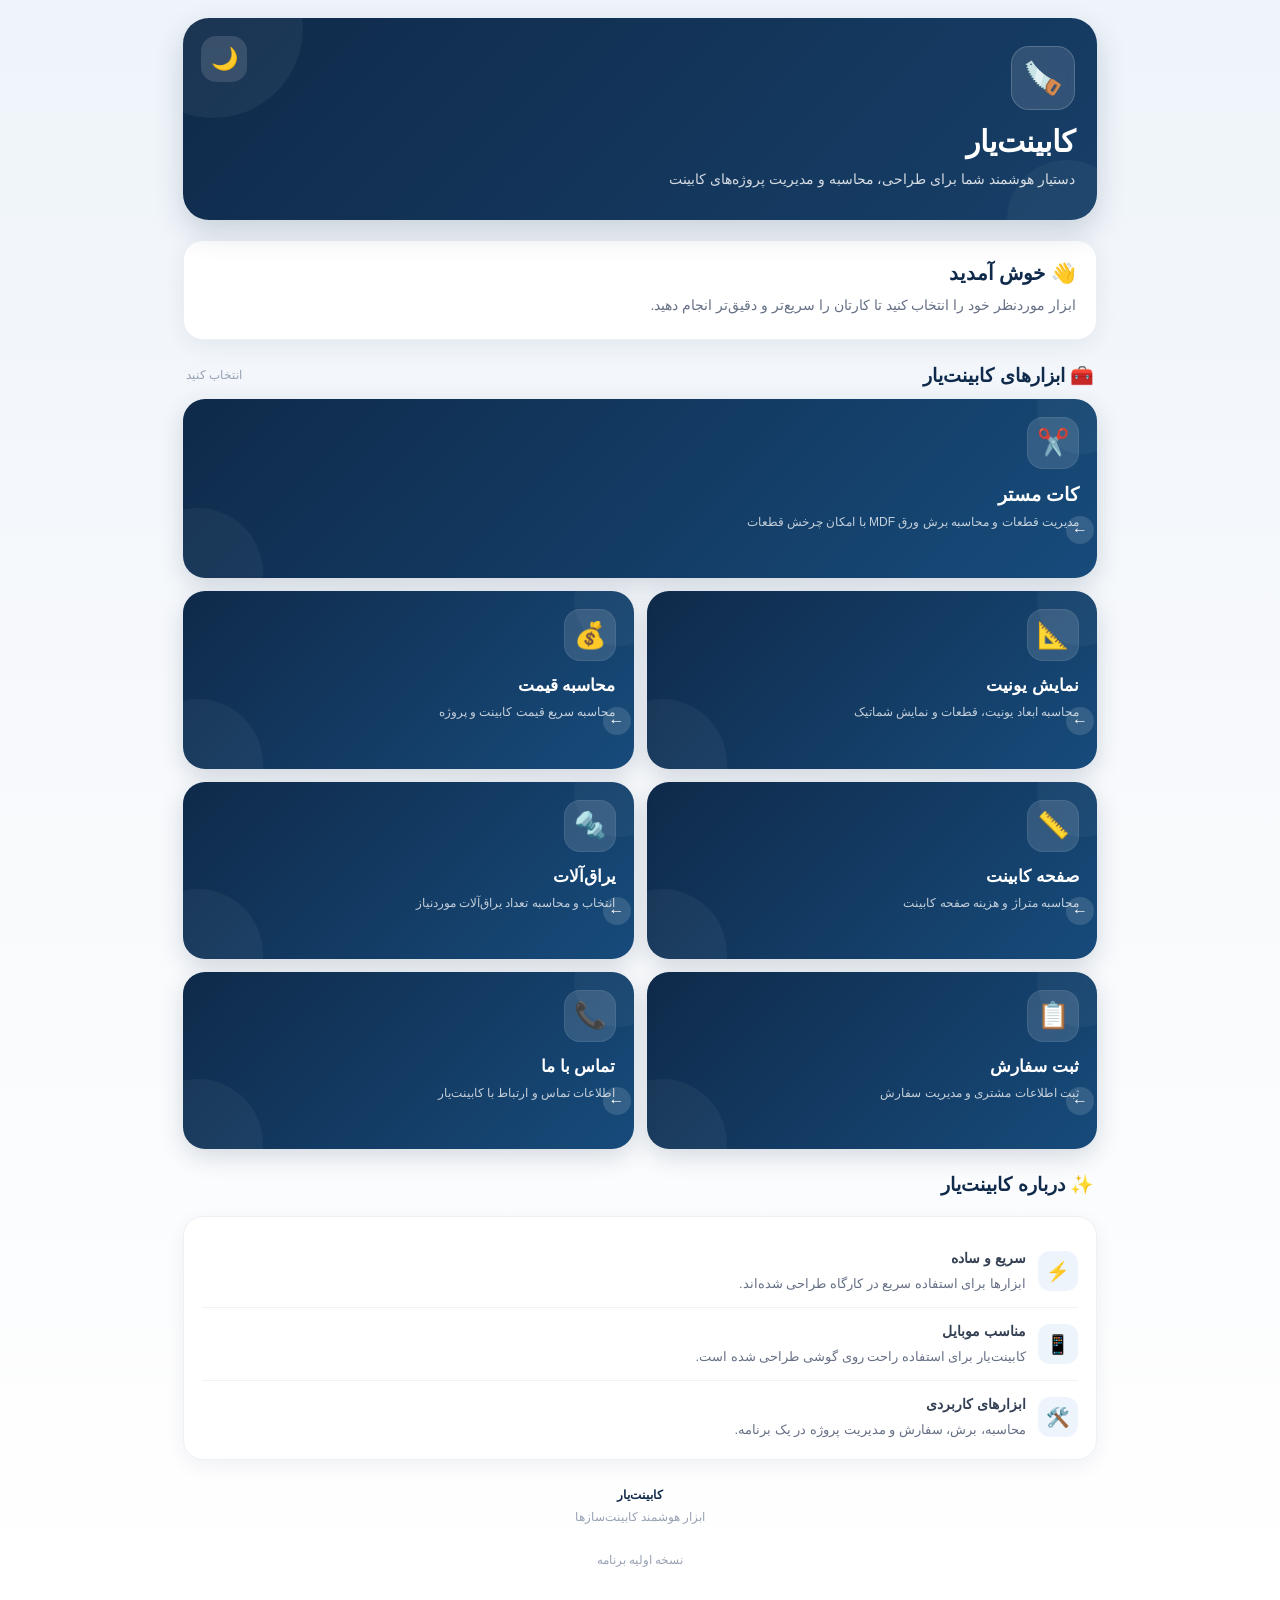
==== commit 6820fff1: "Update index.html" ====
--- a/index.html
+++ b/index.html
@@ -24,12 +24,6 @@
         * {
             box-sizing: border-box;
             -webkit-tap-highlight-color: transparent;
-        }
-
-
-        html {
-            transition:
-                background 0.3s ease;
         }
 
 
@@ -57,7 +51,6 @@
             transition:
                 background 0.3s ease,
                 color 0.3s ease;
-
         }
 
 
@@ -70,9 +63,7 @@
             margin: auto;
 
             padding: 18px;
-
-        }
-
+        }
 
 
         /* =========================
@@ -103,7 +94,6 @@
             box-shadow:
                 0 12px 30px
                 rgba(15, 42, 74, 0.18);
-
         }
 
 
@@ -123,7 +113,6 @@
 
             top: -80px;
             left: -60px;
-
         }
 
 
@@ -143,7 +132,6 @@
 
             bottom: -60px;
             right: -30px;
-
         }
 
 
@@ -152,7 +140,6 @@
             position: relative;
 
             z-index: 2;
-
         }
 
 
@@ -179,21 +166,17 @@
 
             margin-bottom: 14px;
 
-            backdrop-filter:
-                blur(10px);
-
+            backdrop-filter: blur(10px);
         }
 
 
         .header h1 {
 
-            margin:
-                0 0 8px;
+            margin: 0 0 8px;
 
             font-size: 30px;
 
             font-weight: 800;
-
         }
 
 
@@ -207,37 +190,29 @@
 
             color:
                 rgba(255,255,255,0.82);
-
-        }
-
+        }
 
 
         /* =========================
            THEME BUTTON
         ========================= */
 
-        .theme-toggle {
+        .theme-button {
 
             position: absolute;
 
+            left: 18px;
             top: 18px;
-            left: 18px;
-
-            z-index: 10;
-
-            width: 48px;
-            height: 48px;
+
+            width: 46px;
+            height: 46px;
 
             border: none;
 
-            border-radius: 16px;
+            border-radius: 15px;
 
             background:
-                rgba(255,255,255,0.12);
-
-            border:
-                1px solid
-                rgba(255,255,255,0.18);
+                rgba(255,255,255,0.13);
 
             color: white;
 
@@ -250,23 +225,18 @@
             align-items: center;
             justify-content: center;
 
-            backdrop-filter:
-                blur(10px);
+            backdrop-filter: blur(10px);
 
             transition:
                 transform 0.2s ease,
                 background 0.2s ease;
-
-        }
-
-
-        .theme-toggle:active {
-
-            transform:
-                scale(0.90);
-
-        }
-
+        }
+
+
+        .theme-button:active {
+
+            transform: scale(0.92);
+        }
 
 
         /* =========================
@@ -290,12 +260,6 @@
             border:
                 1px solid
                 #edf1f5;
-
-            transition:
-                background 0.3s ease,
-                border 0.3s ease,
-                box-shadow 0.3s ease;
-
         }
 
 
@@ -308,7 +272,6 @@
             color: #0f2a4a;
 
             margin-bottom: 7px;
-
         }
 
 
@@ -321,9 +284,7 @@
             line-height: 1.9;
 
             margin: 0;
-
-        }
-
+        }
 
 
         /* =========================
@@ -338,9 +299,7 @@
 
             justify-content: space-between;
 
-            margin:
-                24px 3px 12px;
-
+            margin: 24px 3px 12px;
         }
 
 
@@ -351,7 +310,6 @@
             color: #0f2a4a;
 
             font-size: 19px;
-
         }
 
 
@@ -360,9 +318,7 @@
             font-size: 12px;
 
             color: #98a2b3;
-
-        }
-
+        }
 
 
         /* =========================
@@ -377,7 +333,6 @@
                 repeat(2, 1fr);
 
             gap: 13px;
-
         }
 
 
@@ -413,13 +368,12 @@
             overflow: hidden;
 
             box-shadow:
-                0 10px 25px
-                rgba(15, 42, 74, 0.18);
+                0 8px 24px
+                rgba(15, 42, 74, 0.16);
 
             transition:
                 transform 0.18s ease,
                 box-shadow 0.18s ease;
-
         }
 
 
@@ -429,17 +383,17 @@
 
             position: absolute;
 
-            width: 160px;
-            height: 160px;
+            width: 130px;
+            height: 130px;
 
             border-radius: 50%;
 
             background:
                 rgba(255,255,255,0.045);
 
-            top: -80px;
-            left: -60px;
-
+            left: -50px;
+
+            bottom: -60px;
         }
 
 
@@ -449,31 +403,115 @@
 
             position: absolute;
 
-            width: 100px;
-            height: 100px;
+            width: 90px;
+            height: 90px;
 
             border-radius: 50%;
 
             background:
                 rgba(255,255,255,0.035);
 
-            left: -35px;
-            bottom: -45px;
-
+            right: -30px;
+
+            top: -35px;
         }
 
 
         .tool-card:active {
 
-            transform:
-                scale(0.97);
+            transform: scale(0.97);
 
             box-shadow:
-                0 5px 15px
-                rgba(15, 42, 74, 0.18);
-
-        }
-
+                0 4px 14px
+                rgba(15, 42, 74, 0.14);
+        }
+
+
+        .tool-card > div {
+
+            position: relative;
+
+            z-index: 2;
+        }
+
+
+        .tool-icon {
+
+            width: 52px;
+            height: 52px;
+
+            display: flex;
+
+            align-items: center;
+            justify-content: center;
+
+            border-radius: 16px;
+
+            background:
+                rgba(255,255,255,0.13);
+
+            border:
+                1px solid
+                rgba(255,255,255,0.08);
+
+            color: white;
+
+            font-size: 26px;
+
+            margin-bottom: 14px;
+        }
+
+
+        .tool-name {
+
+            font-size: 17px;
+
+            font-weight: bold;
+
+            color: white;
+
+            margin-bottom: 6px;
+        }
+
+
+        .tool-description {
+
+            font-size: 12px;
+
+            line-height: 1.7;
+
+            color:
+                rgba(255,255,255,0.75);
+        }
+
+
+        .arrow {
+
+            position: absolute;
+
+            left: 15px;
+
+            bottom: 16px;
+
+            width: 28px;
+            height: 28px;
+
+            border-radius: 50%;
+
+            display: flex;
+
+            align-items: center;
+            justify-content: center;
+
+            background:
+                rgba(255,255,255,0.13);
+
+            color: white;
+
+            font-size: 16px;
+
+            z-index: 3;
+        }
 
 
         /* =========================
@@ -482,134 +520,20 @@
 
         .featured {
 
-            grid-column:
-                span 2;
+            grid-column: span 2;
 
             min-height: 170px;
-
-        }
-
+        }
+
+
+        .featured .tool-name {
+
+            font-size: 19px;
+        }
 
 
         /* =========================
-           TOOL CONTENT
-        ========================= */
-
-        .tool-card > div {
-
-            position: relative;
-
-            z-index: 2;
-
-        }
-
-
-        .tool-icon {
-
-            width: 52px;
-            height: 52px;
-
-            display: flex;
-
-            align-items: center;
-            justify-content: center;
-
-            border-radius: 16px;
-
-            background:
-                rgba(255,255,255,0.13);
-
-            color: white;
-
-            font-size: 26px;
-
-            margin-bottom: 14px;
-
-            border:
-                1px solid
-                rgba(255,255,255,0.08);
-
-            backdrop-filter:
-                blur(8px);
-
-        }
-
-
-        .tool-name {
-
-            font-size: 17px;
-
-            font-weight: bold;
-
-            color: white;
-
-            margin-bottom: 6px;
-
-        }
-
-
-        .featured .tool-name {
-
-            font-size: 19px;
-
-        }
-
-
-        .tool-description {
-
-            font-size: 12px;
-
-            line-height: 1.7;
-
-            color:
-                rgba(255,255,255,0.75);
-
-            max-width: 90%;
-
-        }
-
-
-
-        /* =========================
-           ARROW
-        ========================= */
-
-        .arrow {
-
-            position: absolute;
-
-            left: 15px;
-            bottom: 16px;
-
-            width: 30px;
-            height: 30px;
-
-            border-radius: 50%;
-
-            display: flex;
-
-            align-items: center;
-            justify-content: center;
-
-            background:
-                rgba(255,255,255,0.13);
-
-            color: white;
-
-            font-size: 17px;
-
-            z-index: 3;
-
-            border:
-                1px solid
-                rgba(255,255,255,0.08);
-
-        }
-
-
-
-        /* =========================
-           INFO CARD
+           INFO
         ========================= */
 
         .info-card {
@@ -629,11 +553,6 @@
             box-shadow:
                 0 6px 20px
                 rgba(15,42,74,0.06);
-
-            transition:
-                background 0.3s ease,
-                border 0.3s ease;
-
         }
 
 
@@ -650,7 +569,6 @@
             border-bottom:
                 1px solid
                 #f0f2f5;
-
         }
 
 
@@ -659,7 +577,6 @@
             border-bottom: none;
 
             padding-bottom: 0;
-
         }
 
 
@@ -678,10 +595,9 @@
             border-radius: 12px;
 
             background:
-                #f2f6fa;
+                #edf4fb;
 
             font-size: 19px;
-
         }
 
 
@@ -692,7 +608,6 @@
             color: #667085;
 
             line-height: 1.7;
-
         }
 
 
@@ -705,9 +620,7 @@
             font-size: 14px;
 
             margin-bottom: 2px;
-
-        }
-
+        }
 
 
         /* =========================
@@ -718,29 +631,25 @@
 
             text-align: center;
 
-            padding:
-                25px 10px 15px;
+            padding: 25px 10px 15px;
 
             color: #98a2b3;
 
             font-size: 12px;
 
             line-height: 1.8;
-
         }
 
 
         .footer strong {
 
             color: #0f2a4a;
-
-        }
-
-
-
-        /* =================================================
+        }
+
+
+        /* =========================
            DARK MODE
-        ================================================= */
+        ========================= */
 
         body.dark {
 
@@ -748,112 +657,93 @@
                 linear-gradient(
                     180deg,
                     #07111f 0%,
-                    #0b1727 50%,
-                    #0f1d2d 100%
+                    #0b1728 50%,
+                    #101d2e 100%
                 );
 
             color: #e5e7eb;
-
         }
 
 
         body.dark .welcome {
 
+            background: #142236;
+
+            border-color: #24364d;
+
+            box-shadow:
+                0 8px 24px
+                rgba(0,0,0,0.2);
+        }
+
+
+        body.dark .welcome-title {
+
+            color: #ffffff;
+        }
+
+
+        body.dark .welcome-text {
+
+            color: #aab7c8;
+        }
+
+
+        body.dark .section-title h2 {
+
+            color: #ffffff;
+        }
+
+
+        body.dark .section-title span {
+
+            color: #718096;
+        }
+
+
+        body.dark .info-card {
+
+            background: #142236;
+
+            border-color: #24364d;
+        }
+
+
+        body.dark .info-row {
+
+            border-color: #26384e;
+        }
+
+
+        body.dark .info-icon {
+
             background:
-                #142235;
-
-            border-color:
-                #20344b;
-
-            box-shadow:
-                0 8px 25px
-                rgba(0,0,0,0.20);
-
-        }
-
-
-        body.dark .welcome-title {
-
-            color: #ffffff;
-
-        }
-
-
-        body.dark .welcome-text {
-
-            color: #aebaca;
-
-        }
-
-
-        body.dark .section-title h2 {
-
-            color: #ffffff;
-
-        }
-
-
-        body.dark .section-title span {
-
-            color: #7f8da1;
-
-        }
-
-
-        body.dark .info-card {
-
-            background:
-                #142235;
-
-            border-color:
-                #20344b;
-
-        }
-
-
-        body.dark .info-row {
-
-            border-color:
-                #25384d;
-
-        }
-
-
-        body.dark .info-icon {
-
-            background:
-                #1d3045;
-
+                rgba(255,255,255,0.08);
         }
 
 
         body.dark .info-text {
 
-            color: #aebaca;
-
+            color: #aab7c8;
         }
 
 
         body.dark .info-text strong {
 
-            color: #e8edf3;
-
+            color: #f1f5f9;
         }
 
 
         body.dark .footer {
 
-            color: #738197;
-
+            color: #718096;
         }
 
 
         body.dark .footer strong {
 
-            color: #dce7f2;
-
-        }
-
+            color: #dbeafe;
+        }
 
 
         /* =========================
@@ -865,24 +755,20 @@
             .container {
 
                 padding: 12px;
-
             }
 
 
             .header {
 
-                padding:
-                    24px 18px;
+                padding: 24px 18px;
 
                 border-radius: 22px;
-
             }
 
 
             .header h1 {
 
                 font-size: 26px;
-
             }
 
 
@@ -892,22 +778,20 @@
                 height: 58px;
 
                 font-size: 28px;
-
             }
 
 
-            .theme-toggle {
-
-                width: 44px;
-                height: 44px;
-
+            .theme-button {
+
+                left: 14px;
                 top: 14px;
-                left: 14px;
+
+                width: 42px;
+                height: 42px;
+
+                border-radius: 13px;
 
                 font-size: 20px;
-
-                border-radius: 14px;
-
             }
 
 
@@ -917,7 +801,6 @@
                     1fr 1fr;
 
                 gap: 10px;
-
             }
 
 
@@ -928,15 +811,12 @@
                 padding: 15px;
 
                 border-radius: 19px;
-
             }
 
 
             .featured {
 
-                grid-column:
-                    span 2;
-
+                grid-column: span 2;
             }
 
 
@@ -946,28 +826,24 @@
                 height: 48px;
 
                 font-size: 23px;
-
             }
 
 
             .tool-name {
 
                 font-size: 15px;
-
             }
 
 
             .featured .tool-name {
 
                 font-size: 17px;
-
             }
 
 
             .tool-description {
 
                 font-size: 11px;
-
             }
 
 
@@ -978,9 +854,7 @@
 
                 left: 12px;
                 bottom: 12px;
-
             }
-
         }
 
 
@@ -988,19 +862,14 @@
 
             .tools-grid {
 
-                grid-template-columns:
-                    1fr;
-
+                grid-template-columns: 1fr;
             }
 
 
             .featured {
 
-                grid-column:
-                    span 1;
-
+                grid-column: span 1;
             }
-
         }
 
     </style>
@@ -1024,8 +893,8 @@
         <!-- دکمه شب و روز -->
 
         <button
-            class="theme-toggle"
-            id="themeToggle"
+            class="theme-button"
+            id="themeButton"
             onclick="toggleTheme()"
             aria-label="تغییر حالت شب و روز"
         >
@@ -1054,7 +923,6 @@
 
         </div>
 
-
     </header>
 
 
@@ -1086,11 +954,10 @@
 
 
     <!-- =========================
-         TOOLS TITLE
+         TOOLS
     ========================= -->
 
     <div class="section-title">
-
 
         <h2>
             🧰 ابزارهای کابینت‌یار
@@ -1101,14 +968,9 @@
             انتخاب کنید
         </span>
 
-
     </div>
 
 
-
-    <!-- =========================
-         TOOLS
-    ========================= -->
 
     <div class="tools-grid">
 
@@ -1125,7 +987,6 @@
 
             <div>
 
-
                 <div class="tool-icon">
                     ✂️
                 </div>
@@ -1144,7 +1005,6 @@
 
                 </div>
 
-
             </div>
 
 
@@ -1152,6 +1012,44 @@
                 ←
             </div>
 
+        </a>
+
+
+
+        <!-- =========================
+             UNIT
+        ========================= -->
+
+        <a
+            href="units.html"
+            class="tool-card"
+        >
+
+            <div>
+
+                <div class="tool-icon">
+                    📐
+                </div>
+
+
+                <div class="tool-name">
+                    نمایش یونیت
+                </div>
+
+
+                <div class="tool-description">
+
+                    محاسبه ابعاد یونیت،
+                    قطعات و نمایش شماتیک
+
+                </div>
+
+            </div>
+
+
+            <div class="arrow">
+                ←
+            </div>
 
         </a>
 
@@ -1168,7 +1066,6 @@
 
             <div>
 
-
                 <div class="tool-icon">
                     💰
                 </div>
@@ -1186,14 +1083,12 @@
 
                 </div>
 
-
             </div>
 
 
             <div class="arrow">
                 ←
             </div>
-
 
         </a>
 
@@ -1210,9 +1105,8 @@
 
             <div>
 
-
                 <div class="tool-icon">
-                    📐
+                    📏
                 </div>
 
 
@@ -1228,14 +1122,12 @@
 
                 </div>
 
-
             </div>
 
 
             <div class="arrow">
                 ←
             </div>
-
 
         </a>
 
@@ -1252,7 +1144,6 @@
 
             <div>
 
-
                 <div class="tool-icon">
                     🔩
                 </div>
@@ -1270,14 +1161,12 @@
 
                 </div>
 
-
             </div>
 
 
             <div class="arrow">
                 ←
             </div>
-
 
         </a>
 
@@ -1294,7 +1183,6 @@
 
             <div>
 
-
                 <div class="tool-icon">
                     📋
                 </div>
@@ -1312,14 +1200,12 @@
 
                 </div>
 
-
             </div>
 
 
             <div class="arrow">
                 ←
             </div>
-
 
         </a>
 
@@ -1336,7 +1222,6 @@
 
             <div>
 
-
                 <div class="tool-icon">
                     📞
                 </div>
@@ -1354,57 +1239,12 @@
 
                 </div>
 
-
             </div>
 
 
             <div class="arrow">
                 ←
             </div>
-
-
-        </a>
-
-
-
-        <!-- =========================
-             UNIT
-        ========================= -->
-
-        <a
-            href="unit.html"
-            class="tool-card featured"
-        >
-
-            <div>
-
-
-                <div class="tool-icon">
-                    📏
-                </div>
-
-
-                <div class="tool-name">
-                    نمایش یونیت
-                </div>
-
-
-                <div class="tool-description">
-
-                    محاسبه ابعاد یونیت،
-                    قطعات و نمایش شماتیک
-                    برای ساخت
-
-                </div>
-
-
-            </div>
-
-
-            <div class="arrow">
-                ←
-            </div>
-
 
         </a>
 
@@ -1419,18 +1259,15 @@
 
     <div class="section-title">
 
-
         <h2>
             ✨ درباره کابینت‌یار
         </h2>
 
-
     </div>
 
 
 
     <div class="info-card">
-
 
 
         <div class="info-row">
@@ -1442,7 +1279,6 @@
 
 
             <div class="info-text">
-
 
                 <strong>
                     سریع و ساده
@@ -1452,9 +1288,7 @@
                 ابزارها برای استفاده
                 سریع در کارگاه طراحی شده‌اند.
 
-
-            </div>
-
+            </div>
 
         </div>
 
@@ -1469,7 +1303,6 @@
 
 
             <div class="info-text">
-
 
                 <strong>
                     مناسب موبایل
@@ -1479,9 +1312,7 @@
                 کابینت‌یار برای استفاده
                 راحت روی گوشی طراحی شده است.
 
-
-            </div>
-
+            </div>
 
         </div>
 
@@ -1496,7 +1327,6 @@
 
 
             <div class="info-text">
-
 
                 <strong>
                     ابزارهای کاربردی
@@ -1506,9 +1336,7 @@
                 محاسبه، برش، سفارش و
                 مدیریت پروژه در یک برنامه.
 
-
-            </div>
-
+            </div>
 
         </div>
 
@@ -1540,7 +1368,6 @@
 
         نسخه اولیه برنامه
 
-
     </footer>
 
 
@@ -1555,14 +1382,14 @@
    حالت شب و روز
 ================================================= */
 
-function toggleTheme() {
+function setTheme(theme) {
 
     const body =
         document.body;
 
     const button =
         document.getElementById(
-            "themeToggle"
+            "themeButton"
         );
 
     const themeColor =
@@ -1571,14 +1398,9 @@
         );
 
 
-    body.classList.toggle("dark");
-
-
-    const isDark =
-        body.classList.contains("dark");
-
-
-    if (isDark) {
+    if (theme === "dark") {
+
+        body.classList.add("dark");
 
         button.textContent = "☀️";
 
@@ -1587,14 +1409,11 @@
             "#07111f"
         );
 
-        localStorage.setItem(
-            "kabinetyar-theme",
-            "dark"
-        );
-
     }
 
     else {
+
+        body.classList.remove("dark");
 
         button.textContent = "🌙";
 
@@ -1603,67 +1422,71 @@
             "#0f2a4a"
         );
 
-        localStorage.setItem(
-            "kabinetyar-theme",
-            "light"
+    }
+
+
+    localStorage.setItem(
+        "cabinetYarTheme",
+        theme
+    );
+
+}
+
+
+
+/* =================================================
+   تغییر حالت
+================================================= */
+
+function toggleTheme() {
+
+    const isDark =
+        document.body.classList.contains(
+            "dark"
         );
 
+
+    if (isDark) {
+
+        setTheme("light");
+
     }
 
+    else {
+
+        setTheme("dark");
+
+    }
+
 }
 
 
 
 /* =================================================
-   بارگذاری حالت ذخیره‌شده
+   بازیابی حالت ذخیره شده
 ================================================= */
 
-function loadTheme() {
+(function loadTheme() {
 
     const savedTheme =
         localStorage.getItem(
-            "kabinetyar-theme"
+            "cabinetYarTheme"
         );
 
 
     if (savedTheme === "dark") {
 
-        document.body.classList.add(
-            "dark"
-        );
-
-
-        document.getElementById(
-            "themeToggle"
-        ).textContent = "☀️";
-
-
-        document.getElementById(
-            "themeColor"
-        ).setAttribute(
-            "content",
-            "#07111f"
-        );
+        setTheme("dark");
 
     }
 
     else {
 
-        document.getElementById(
-            "themeToggle"
-        ).textContent = "🌙";
+        setTheme("light");
 
     }
 
-}
-
-
-
-/* =================================================
-   شروع برنامه
-================================================= */
-
-loadTheme();
+})();
 
 
 </script>
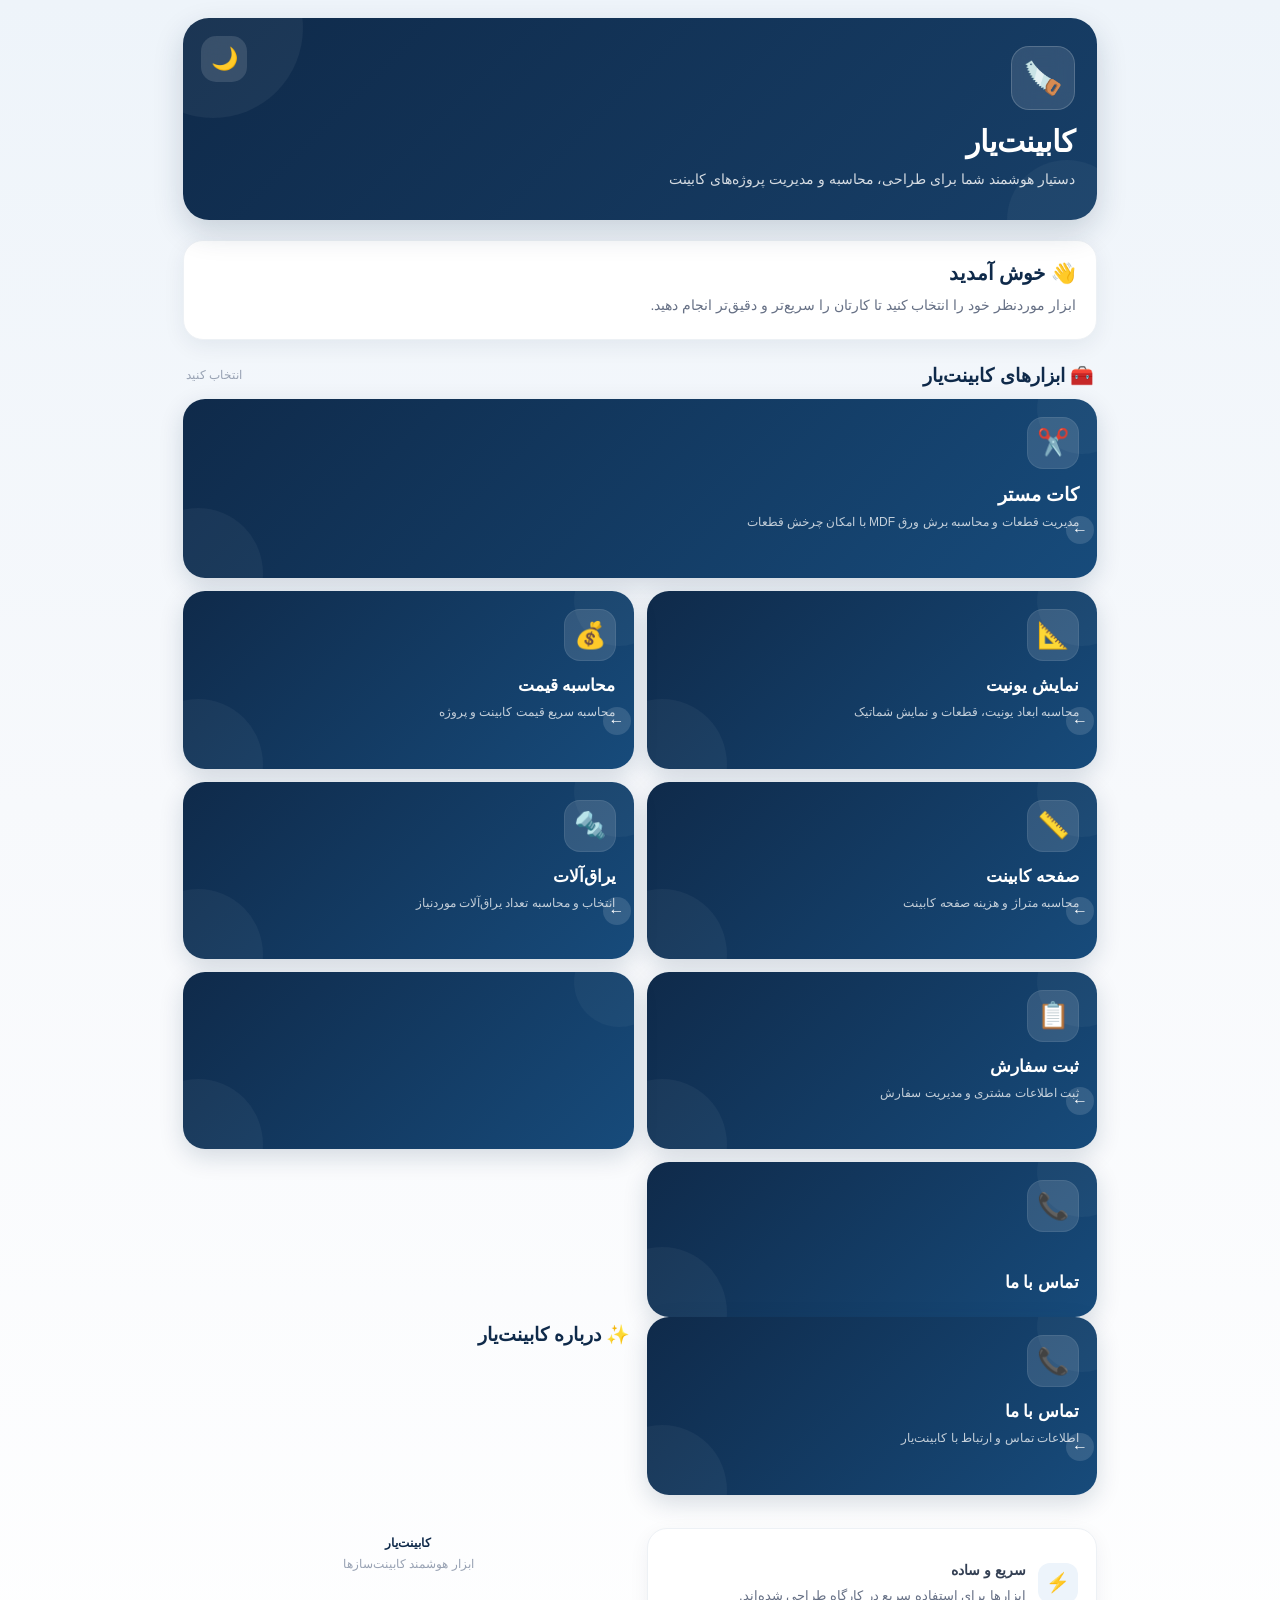
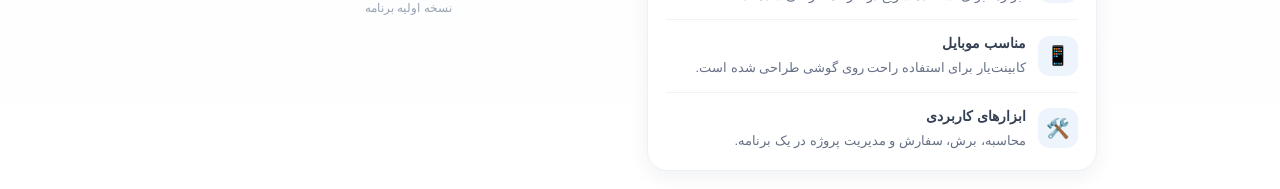
==== commit 1db1766b: "Update index.html" ====
--- a/index.html
+++ b/index.html
@@ -1210,7 +1210,25 @@
         </a>
 
 
-
+<!-- =========================
+     CONTACT
+========================= -->
+
+<a
+    href="contact.html"
+    class="tool-card"
+>
+
+    <div>
+
+        <div class="tool-icon">
+            📞
+        </div>
+
+
+        <div class="tool-name">
+            تماس با ما
+        </div
         <!-- =========================
              CONTACT
         ========================= -->
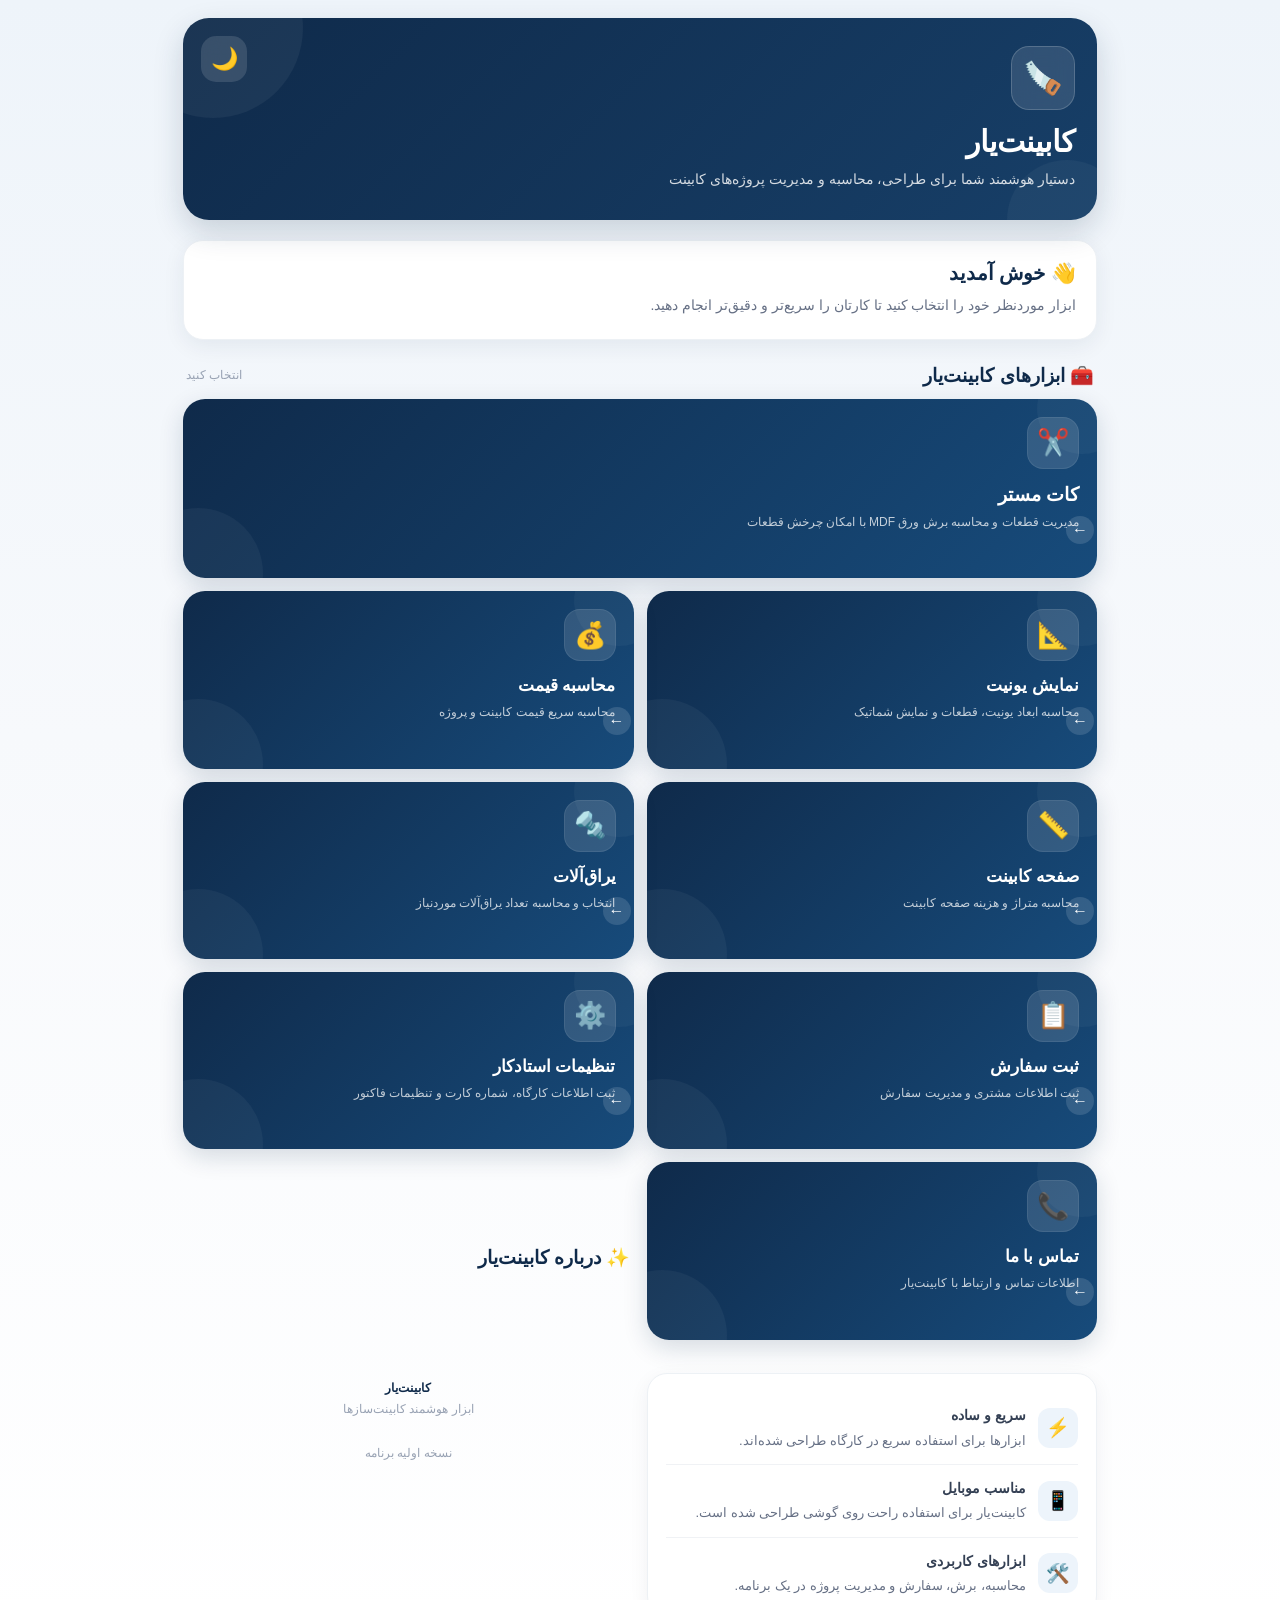
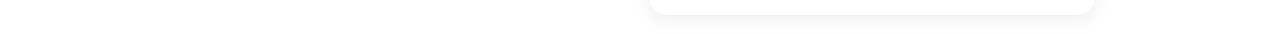
==== commit 31982c9b: "Update index.html" ====
--- a/index.html
+++ b/index.html
@@ -1211,6 +1211,45 @@
 
 
 <!-- =========================
+     MASTER SETTINGS
+========================= -->
+
+<a
+    href="settings.html"
+    class="tool-card"
+>
+
+    <div>
+
+        <div class="tool-icon">
+            ⚙️
+        </div>
+
+
+        <div class="tool-name">
+            تنظیمات استادکار
+        </div>
+
+
+        <div class="tool-description">
+
+            ثبت اطلاعات کارگاه،
+            شماره کارت و تنظیمات فاکتور
+
+        </div>
+
+    </div>
+
+
+    <div class="arrow">
+        ←
+    </div>
+
+</a>
+
+
+
+<!-- =========================
      CONTACT
 ========================= -->
 
@@ -1228,49 +1267,24 @@
 
         <div class="tool-name">
             تماس با ما
-        </div
-        <!-- =========================
-             CONTACT
-        ========================= -->
-
-        <a
-            href="contact.html"
-            class="tool-card"
-        >
-
-            <div>
-
-                <div class="tool-icon">
-                    📞
-                </div>
-
-
-                <div class="tool-name">
-                    تماس با ما
-                </div>
-
-
-                <div class="tool-description">
-
-                    اطلاعات تماس و
-                    ارتباط با کابینت‌یار
-
-                </div>
-
-            </div>
-
-
-            <div class="arrow">
-                ←
-            </div>
-
-        </a>
-
+        </div>
+
+
+        <div class="tool-description">
+
+            اطلاعات تماس و
+            ارتباط با کابینت‌یار
+
+        </div>
 
     </div>
 
 
-
+    <div class="arrow">
+        ←
+    </div>
+
+</a>
     <!-- =========================
          INFO
     ========================= -->
